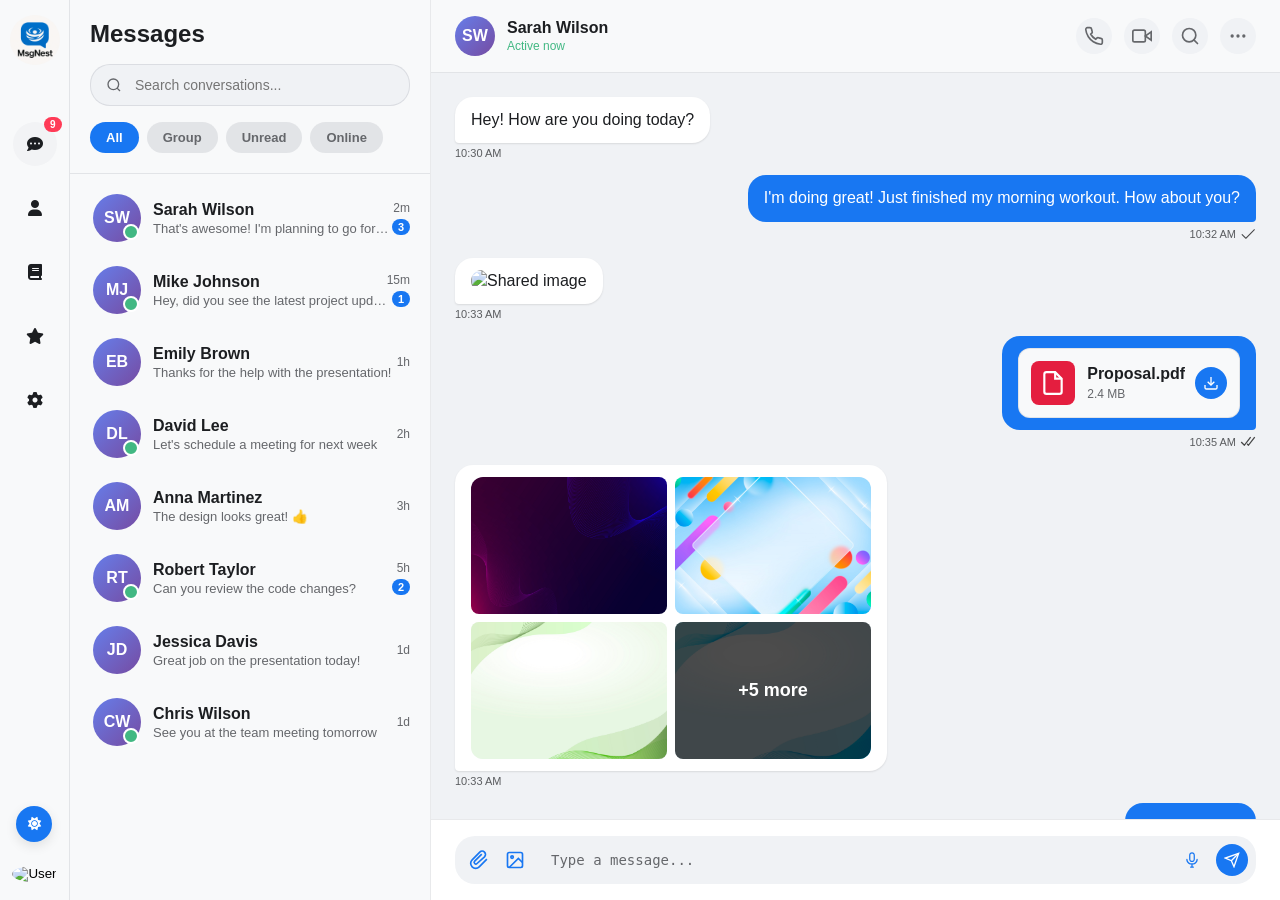
==== index.html @ 19e9944b "Chat system template" ====
<!DOCTYPE html>
<html lang="en">
<head>
    <meta charset="UTF-8">
    <meta name="viewport" content="width=device-width, initial-scale=1.0">
    <title>Premium Chat UI</title>
    <link rel="stylesheet" href="https://cdnjs.cloudflare.com/ajax/libs/font-awesome/6.4.0/css/all.min.css">
    <link rel="stylesheet" href="assets/css/image-lightbox.css">
    <link rel="stylesheet" href="assets/css/style.css">
</head>
<body data-theme="light">
    <div class="chat-app">
        <!-- Left Sidebar -->
        <div class="sidebar" id="sidebar">
            <div class="vertical-nav" id="verticalNav">
                <div class="nav-icon tab-swtich mb-3rem">
                    <a href="index.html">
                        <img src="assets/images/logo.png" alt="Logo" class="logo no-lightbox" />
                    </a>
                </div>
                <div class="nav-icon has-badge active tab-swtich" data-tab="chats">
                    <i class="fas fa-comment-dots"></i><span class="badge">9</span>
                </div>
                <div class="nav-icon tab-swtich" data-tab="profile"><i class="fas fa-user"></i></div>
                <div class="nav-icon tab-swtich" data-tab="contacts"><i class="fas fa-book"></i></div>
                <div class="nav-icon tab-swtich" data-tab="favorites"><i class="fas fa-star"></i></div>
                <div class="nav-icon tab-swtich" data-tab="settings"><i class="fas fa-cog"></i></div>
                <div class="mt-auto">
                    <div class="profile-toggle-theme">
                        <button class="theme-toggle" id="themeToggle" title="Toggle Dark/Light Mode">
                            <svg width="24" height="24" viewBox="0 0 24 24" fill="none" stroke="currentColor"
                                stroke-width="2">
                                <circle cx="12" cy="12" r="5"></circle>
                                <line x1="12" y1="1" x2="12" y2="3"></line>
                                <line x1="12" y1="21" x2="12" y2="23"></line>
                                <line x1="4.22" y1="4.22" x2="5.64" y2="5.64"></line>
                                <line x1="18.36" y1="18.36" x2="19.78" y2="19.78"></line>
                                <line x1="1" y1="12" x2="3" y2="12"></line>
                                <line x1="21" y1="12" x2="23" y2="12"></line>
                                <line x1="4.22" y1="19.78" x2="5.64" y2="18.36"></line>
                                <line x1="18.36" y1="5.64" x2="19.78" y2="4.22"></line>
                            </svg>
                        </button>
                        <div class="user-profile dropdown " id="userProfileBtn">
                            <button class="dropdown-btn" aria-haspopup="true" data-dir="right top" aria-expanded="false">
                                <img src="assets/images/banner.jpg" alt="User" class="no-lightbox" />
                            </button>
                            <ul class="dropdown-menu setting-menu" aria-label="Setting">
                                <li>
                                    <a href="#"><i class="fas fa-info-circle"></i>Info</a>
                                </li>
                                <li>
                                    <a href="#"><i class="fas fa-cog"></i>Setting</a>
                                </li>
                                <li>
                                    <a href="#"><i class="fas fa-question-circle"></i>Help</a>
                                </li>
                            </ul>
                        </div>
                    </div>
                </div>
            </div>
            <div class="tab-panel" id="tab-chats">
                <div class="sidebar-header">
                    <h1 class="sidebar-title">Messages</h1>
                    <div class="search-container">
                        <svg class="search-icon" width="16" height="16" viewBox="0 0 24 24" fill="none"
                            stroke="currentColor" stroke-width="2">
                            <circle cx="11" cy="11" r="8"></circle>
                            <path d="m21 21-4.35-4.35"></path>
                        </svg>
                        <input type="text" class="search-input" placeholder="Search conversations...">
                    </div>
                    <div class="filter-tabs">
                        <button class="filter-tab active">All</button>
                        <button class="filter-tab">Group</button>
                        <button class="filter-tab">Unread</button>
                        <button class="filter-tab">Online</button>
                    </div>
                </div>
                <div class="sidebar-container">
                    <div class="users-list">
                        <div class="user-item" data-user="Sarah Wilson">
                            <div class="user-avatar online">SW</div>
                            <div class="user-info">
                                <div class="user-name">Sarah Wilson</div>
                                <div class="user-message">That's awesome! I'm planning to go for a run later...</div>
                            </div>
                            <div class="user-meta">
                                <div class="message-time">2m</div>
                                <div class="unread-badge">3</div>
                            </div>
                        </div>
                        <div class="user-item" data-user="Mike Johnson">
                            <div class="user-avatar online">MJ</div>
                            <div class="user-info">
                                <div class="user-name">Mike Johnson</div>
                                <div class="user-message">Hey, did you see the latest project updates?</div>
                            </div>
                            <div class="user-meta">
                                <div class="message-time">15m</div>
                                <div class="unread-badge">1</div>
                            </div>
                        </div>
                        <div class="user-item" data-user="Emily Brown">
                            <div class="user-avatar">EB</div>
                            <div class="user-info">
                                <div class="user-name">Emily Brown</div>
                                <div class="user-message">Thanks for the help with the presentation!</div>
                            </div>
                            <div class="user-meta">
                                <div class="message-time">1h</div>
                            </div>
                        </div>
                        <div class="user-item">
                            <div class="user-avatar online">DL</div>
                            <div class="user-info">
                                <div class="user-name">David Lee</div>
                                <div class="user-message">Let's schedule a meeting for next week</div>
                            </div>
                            <div class="user-meta">
                                <div class="message-time">2h</div>
                            </div>
                        </div>
                        <div class="user-item">
                            <div class="user-avatar">AM</div>
                            <div class="user-info">
                                <div class="user-name">Anna Martinez</div>
                                <div class="user-message">The design looks great! 👍</div>
                            </div>
                            <div class="user-meta">
                                <div class="message-time">3h</div>
                            </div>
                        </div>
                        <div class="user-item">
                            <div class="user-avatar online">RT</div>
                            <div class="user-info">
                                <div class="user-name">Robert Taylor</div>
                                <div class="user-message">Can you review the code changes?</div>
                            </div>
                            <div class="user-meta">
                                <div class="message-time">5h</div>
                                <div class="unread-badge">2</div>
                            </div>
                        </div>
                        <div class="user-item">
                            <div class="user-avatar">JD</div>
                            <div class="user-info">
                                <div class="user-name">Jessica Davis</div>
                                <div class="user-message">Great job on the presentation today!</div>
                            </div>
                            <div class="user-meta">
                                <div class="message-time">1d</div>
                            </div>
                        </div>
                        <div class="user-item">
                            <div class="user-avatar online">CW</div>
                            <div class="user-info">
                                <div class="user-name">Chris Wilson</div>
                                <div class="user-message">See you at the team meeting tomorrow</div>
                            </div>
                            <div class="user-meta">
                                <div class="message-time">1d</div>
                            </div>
                        </div>
                    </div>
                </div>
            </div>

            <div class="tab-panel" id="tab-profile" hidden>
                <div class="sidebar-header banner">
                    <div class="title-bar">
                        <h1 class="settings-title">My Profile</h1>
                        <div class="dropdown">
                            <button class="dropdown-menu-btn dropdown-btn" data-dir="left bottom"
                                aria-label="More options">
                                <i class="fas fa-ellipsis-v"></i>
                            </button>
                            <ul class="dropdown-menu setting-menu">
                                <li>
                                    <a href="#"><i class="fas fa-info-circle"></i>Info</a>
                                </li>
                                <li>
                                    <a href="#"><i class="fas fa-cog"></i>Setting</a>
                                </li>
                                <li>
                                    <a href="#"><i class="fas fa-question-circle"></i>Help</a>
                                </li>
                            </ul>
                        </div>
                    </div>
                    <div class="my-profile-avatar">
                        <img src="assets/images/2147943827.jpg" alt="Avatar">
                    </div>
                </div>
                <div class="sidebar-container">
                    <div class="auther-details">
                        <p class="name">Dushane Daniel</p>
                        <p class="role">Front end Developer</p>
                        <p class="bio">
                            A professional profile is an introductory section on your resume that highlights your
                            relevant qualifications and skills.
                        </p>
                        <ul class="info-list">
                            <li class="info-item"><i class="fas fa-user"></i>Dushane Daniel</li>
                            <li class="info-item"><i class="fas fa-phone"></i>+(365) 1456 12584</li>
                            <li class="info-item"><i class="fas fa-envelope"></i>dushanedaniel@gmail.com</li>
                            <li class="info-item"><i class="fas fa-map-marker-alt"></i>California, USA</li>
                        </ul>
                    </div>
                </div>
            </div>

            <div class="tab-panel" id="tab-contacts" hidden>
                <div class="sidebar-header">
                    <h1 class="sidebar-title">Contacts</h1>
                    <div class="search-container">
                        <svg class="search-icon" width="16" height="16" viewBox="0 0 24 24" fill="none"
                            stroke="currentColor" stroke-width="2">
                            <circle cx="11" cy="11" r="8"></circle>
                            <path d="m21 21-4.35-4.35"></path>
                        </svg>
                        <input type="text" class="search-input" placeholder="Search contacts...">
                    </div>
                </div>
                <div class="sidebar-container">
                    <div class="contact-list">
                        <!-- A Section -->
                        <div class="letter-divider letter-a">A</div>
                        <div class="contact-item">
                            <img src="assets/images/banner.jpg" alt="Adinda Kirana"
                                class="avatar">
                            <div class="contact-name">Adinda Kirana</div>

                            <div class="dropdown">
                                <button class="dropdown-btn" data-dir="left bottom" aria-label="More options">
                                    <i class="fa-solid fa-ellipsis-vertical"></i>
                                </button>
                                <ul class="dropdown-menu setting-menu">
                                    <li>
                                        <a href="#"><i class="fas fa-edit"></i>Edit</a>
                                    </li>
                                    <li>
                                        <a href="#"><i class="fas fa-trash"></i>Delete</a>
                                    </li>
                                </ul>
                            </div>

                        </div>
                        <div class="contact-item">
                            <div class="avatar-initials avatar-green">AC</div>
                            <div class="contact-name">Alaya Cordova</div>
                            <div class="dropdown">
                                <button class="dropdown-btn" data-dir="left bottom" aria-label="More options">
                                    <i class="fa-solid fa-ellipsis-vertical"></i>
                                </button>
                                <ul class="dropdown-menu setting-menu">
                                    <li>
                                        <a href="#"><i class="fas fa-edit"></i>Edit</a>
                                    </li>
                                    <li>
                                        <a href="#"><i class="fas fa-trash"></i>Delete</a>
                                    </li>
                                </ul>
                            </div>

                        </div>

                        <!-- B Section -->
                        <div class="letter-divider letter-b">B</div>
                        <div class="contact-item">
                            <div class="avatar-initials avatar-green">BB</div>
                            <div class="contact-name">Brenda Bell</div>
                            <div class="dropdown">
                                <button class="dropdown-btn" data-dir="left bottom" aria-label="More options">
                                    <i class="fa-solid fa-ellipsis-vertical"></i>
                                </button>
                                <ul class="dropdown-menu setting-menu">
                                    <li>
                                        <a href="#"><i class="fas fa-edit"></i>Edit</a>
                                    </li>
                                    <li>
                                        <a href="#"><i class="fas fa-trash"></i>Delete</a>
                                    </li>
                                </ul>
                            </div>

                        </div>


                        <div class="letter-divider letter-d">D</div>
                        <div class="contact-item">
                            <div class="avatar-initials avatar-green">DG</div>
                            <div class="contact-name">David Green</div>
                            <div class="dropdown">
                                <button class="dropdown-btn" data-dir="left bottom" aria-label="More options">
                                    <i class="fa-solid fa-ellipsis-vertical"></i>
                                </button>
                                <ul class="dropdown-menu setting-menu">
                                    <li>
                                        <a href="#"><i class="fas fa-edit"></i>Edit</a>
                                    </li>
                                    <li>
                                        <a href="#"><i class="fas fa-trash"></i>Delete</a>
                                    </li>
                                </ul>
                            </div>
                        </div>
                        <div class="contact-item">
                            <div class="avatar-initials avatar-green">DD</div>
                            <div class="contact-name">Dushane Daniel</div>
                            <div class="dropdown">
                                <button class="dropdown-btn" data-dir="left bottom" aria-label="More options">
                                    <i class="fa-solid fa-ellipsis-vertical"></i>
                                </button>
                                <ul class="dropdown-menu setting-menu">
                                    <li>
                                        <a href="#"><i class="fas fa-edit"></i>Edit</a>
                                    </li>
                                    <li>
                                        <a href="#"><i class="fas fa-trash"></i>Delete</a>
                                    </li>
                                </ul>
                            </div>
                        </div>

                        <!-- E Section -->
                        <div class="letter-divider letter-e">E</div>
                        <div class="contact-item">
                            <div class="avatar-initials avatar-green">EM</div>
                            <div class="contact-name">Elia McDaniel</div>
                            <div class="dropdown">
                                <button class="dropdown-btn" data-dir="left bottom" aria-label="More options">
                                    <i class="fa-solid fa-ellipsis-vertical"></i>
                                </button>
                                <ul class="dropdown-menu setting-menu">
                                    <li>
                                        <a href="#"><i class="fas fa-edit"></i>Edit</a>
                                    </li>
                                    <li>
                                        <a href="#"><i class="fas fa-trash"></i>Delete</a>
                                    </li>
                                </ul>
                            </div>

                        </div>

                        <!-- H Section -->
                        <div class="letter-divider letter-h">H</div>
                        <div class="contact-item">
                            <div class="avatar-initials avatar-green">HW</div>
                            <div class="contact-name">Henry Watkins</div>
                            <div class="dropdown">
                                <button class="dropdown-btn" data-dir="left bottom" aria-label="More options">
                                    <i class="fa-solid fa-ellipsis-vertical"></i>
                                </button>
                                <ul class="dropdown-menu setting-menu">
                                    <li>
                                        <a href="#"><i class="fas fa-edit"></i>Edit</a>
                                    </li>
                                    <li>
                                        <a href="#"><i class="fas fa-trash"></i>Delete</a>
                                    </li>
                                </ul>
                            </div>

                        </div>
                    </div>
                </div>
            </div>
            <div class="tab-panel" id="tab-favorites" hidden>
                <div class="sidebar-header">
                    <h1 class="sidebar-title">Bookmark</h1>
                    <div class="search-container">
                        <svg class="search-icon" width="16" height="16" viewBox="0 0 24 24" fill="none"
                            stroke="currentColor" stroke-width="2">
                            <circle cx="11" cy="11" r="8"></circle>
                            <path d="m21 21-4.35-4.35"></path>
                        </svg>
                        <input type="text" class="search-input" placeholder="Search here...">
                    </div>
                </div>

                <div class="sidebar-container">
                    <div class="file-list">
                        <div class="file-item">
                            <div class="file-icon pdf">
                                <svg width="16" height="16" viewBox="0 0 24 24" fill="none" stroke="currentColor"
                                    stroke-width="2">
                                    <path d="M14 2H6a2 2 0 0 0-2 2v16a2 2 0 0 0 2 2h12a2 2 0 0 0 2-2V8z"></path>
                                    <polyline points="14,2 14,8 20,8"></polyline>
                                </svg>
                            </div>
                            <div class="file-info">
                                <div class="file-name">Proposal.pdf</div>
                                <div class="file-meta">2.4 MB • 2 days ago</div>
                            </div>


                            <div class="dropdown">
                                <button class="dropdown-btn" data-dir="left bottom" aria-label="More options">
                                    <i class="fa-solid fa-ellipsis-vertical"></i>
                                </button>
                                <ul class="dropdown-menu setting-menu">
                                    <li>
                                        <a href="#"><i class="fas fa-edit"></i>Edit</a>
                                    </li>
                                    <li>
                                        <a href="#"><i class="fas fa-trash"></i>Delete</a>
                                    </li>
                                </ul>
                            </div>

                        </div>
                        <div class="file-item">
                            <div class="file-icon document" style="background: var(--success-color);">
                                <svg width="16" height="16" viewBox="0 0 24 24" fill="none" stroke="currentColor"
                                    stroke-width="2">
                                    <path d="M14 2H6a2 2 0 0 0-2 2v16a2 2 0 0 0 2 2h12a2 2 0 0 0 2-2V8z"></path>
                                    <polyline points="14,2 14,8 20,8"></polyline>
                                </svg>
                            </div>
                            <div class="file-info">
                                <div class="file-name">Analysis.xlsx</div>
                                <div class="file-meta">1.8 MB • 1 week ago</div>
                            </div>
                            <div class="dropdown">
                                <button class="dropdown-btn" data-dir="left bottom" aria-label="More options">
                                    <i class="fa-solid fa-ellipsis-vertical"></i>
                                </button>
                                <ul class="dropdown-menu setting-menu">
                                    <li>
                                        <a href="#"><i class="fas fa-edit"></i>Edit</a>
                                    </li>
                                    <li>
                                        <a href="#"><i class="fas fa-trash"></i>Delete</a>
                                    </li>
                                </ul>
                            </div>
                        </div>
                        <div class="file-item">
                            <div class="file-icon document" style="background: var(--warning-color);">
                                <svg width="16" height="16" viewBox="0 0 24 24" fill="none" stroke="currentColor"
                                    stroke-width="2">
                                    <path d="M14 2H6a2 2 0 0 0-2 2v16a2 2 0 0 0 2 2h12a2 2 0 0 0 2-2V8z"></path>
                                    <polyline points="14,2 14,8 20,8"></polyline>
                                </svg>
                            </div>
                            <div class="file-info">
                                <div class="file-name">Presentation.pptx</div>
                                <div class="file-meta">5.2 MB • 2 weeks ago</div>
                            </div>

                            <div class="dropdown">
                                <button class="dropdown-btn" data-dir="left bottom" aria-label="More options">
                                    <i class="fa-solid fa-ellipsis-vertical"></i>
                                </button>
                                <ul class="dropdown-menu setting-menu">
                                    <li>
                                        <a href="#"><i class="fas fa-edit"></i>Edit</a>
                                    </li>
                                    <li>
                                        <a href="#"><i class="fas fa-trash"></i>Delete</a>
                                    </li>
                                </ul>
                            </div>
                        </div>
                    </div>
                </div>
            </div>
            <div class="tab-panel" id="tab-settings" hidden>
                <div class="sidebar-header banner" id="backgroundOverlay"
                    style="background-image: url('assets/images/banner.jpg');">
                <div class="header-content">
                    <h1 class="settings-title">Settings</h1>
                    <button class="edit-btn">
                    <svg width="20" height="20" viewBox="0 0 24 24" fill="none" stroke="currentColor" stroke-width="2">
                        <path d="M11 4H4a2 2 0 0 0-2 2v14a2 2 0 0 0 2 2h14a2 2 0 0 0 2-2v-7" />
                        <path d="m18.5 2.5 3 3L12 15l-4 1 1-4 9.5-9.5z" />
                    </svg>
                    </button>
                    <input type="file" id="backgroundInput" accept="image/*" style="display: none;">
                </div>
                </div>
                <div class="profile-section">
                    <div class="profile-photo-container">
                    <img src="assets/images/2147943827.jpg" alt="Profile" class="profile-photo no-lightbox" id="profileImage">
                    <button class="camera-btn">
                        <svg width="16" height="16" viewBox="0 0 24 24" fill="none" stroke="currentColor" stroke-width="2">
                        <path d="M23 19a2 2 0 0 1-2 2H3a2 2 0 0 1-2-2V8a2 2 0 0 1 2-2h4l2-3h6l2 3h4a2 2 0 0 1 2 2z" />
                        <circle cx="12" cy="13" r="4" />
                        </svg>
                    </button>
                    <input type="file" id="profileInput" accept="image/*" style="display: none;">
                    </div>
                </div>
                <div class="sidebar-container">
                    <!-- Settings Sections -->
                    <div class="settings-content">
                        <!-- Personal Info Section -->
                        <div class="accordion settings-section personal-info">
                            <div class="accordion__header section-header">
                                <div class="section-icon personal-info-icon">
                                    <svg width="20" height="20" viewBox="0 0 24 24" fill="none" stroke="currentColor"
                                        stroke-width="2">
                                        <path d="M20 21v-2a4 4 0 0 0-4-4H8a4 4 0 0 0-4 4v2" />
                                        <circle cx="12" cy="7" r="4" />
                                    </svg>
                                </div>
                                <span class="section-title">Personal Info</span>
                            </div>
                            <div class="accordion__panel section-content" id="personalInfoContent">
                                <div class="info-item">
                                    <label>Name</label>
                                    <input type="text" value="John Doe" class="info-input">
                                </div>
                                <div class="info-item">
                                    <label>Email</label>
                                    <input type="email" value="john.doe@example.com" class="info-input">
                                </div>
                                <div class="info-item">
                                    <label>Phone</label>
                                    <input type="tel" value="+1 234 567 8900" class="info-input">
                                </div>
                            </div>
                            <div class="accordion__header section-header">
                                <div class="section-icon privacy-icon">
                                    <svg width="20" height="20" viewBox="0 0 24 24" fill="none" stroke="currentColor"
                                        stroke-width="2">
                                        <rect x="3" y="11" width="18" height="11" rx="2" ry="2" />
                                        <circle cx="12" cy="16" r="1" />
                                        <path d="M7 11V7a5 5 0 0 1 10 0v4" />
                                    </svg>
                                </div>
                                <span class="section-title">Privacy</span>
                            </div>

                            <div class="accordion__panel section-content">
                                <h3 class="privacy-subtitle">Who can see my personal info</h3>
                                <div class="privacy-item">
                                    <span class="privacy-label">Profile photo</span>
                                    <div class="custom-select">
                                        <select name="profile_photo" class="select-value">
                                            <option value="Everyone">Everyone</option>
                                            <option value="Contacts">Contacts</option>
                                            <option value="Nobody">Nobody</option>
                                        </select>
                                    </div>
                                </div>

                                <div class="privacy-item">
                                    <span class="privacy-label">Status</span>
                                    <div class="custom-select">
                                        <select name="profile_photo" class="select-value">
                                            <option value="Everyone">Everyone</option>
                                            <option value="Contacts">Contacts</option>
                                            <option value="Nobody">Nobody</option>
                                        </select>
                                    </div>
                                </div>

                                <div class="privacy-item">
                                    <span class="privacy-label">Groups</span>
                                    <div class="custom-select">
                                        <select name="profile_photo" class="select-value">
                                            <option value="Everyone">Everyone</option>
                                            <option value="Contacts">Contacts</option>
                                            <option value="Nobody">Nobody</option>
                                        </select>
                                    </div>
                                </div>

                                <div class="privacy-item toggle-item">
                                    <span class="privacy-label">Last seen</span>
                                    <label class="toggle">
                                        <input type="checkbox" checked>
                                        <span class="toggle-slider"></span>
                                    </label>
                                </div>

                                <div class="privacy-item toggle-item">
                                    <span class="privacy-label">Read receipts</span>
                                    <label class="toggle">
                                        <input type="checkbox" checked>
                                        <span class="toggle-slider"></span>
                                    </label>
                                </div>
                            </div>

                            <div class="accordion__header section-header">
                                <div class="section-icon security-icon">
                                    <svg width="20" height="20" viewBox="0 0 24 24" fill="none" stroke="currentColor"
                                        stroke-width="2">
                                        <path d="M12 22s8-4 8-10V5l-8-3-8 3v7c0 6 8 10 8 10z" />
                                    </svg>
                                </div>
                                <span class="section-title">Security</span>
                            </div>
                            <div class="accordion__panel section-content">
                                <div class="security-item">
                                    <span class="security-label">Two-factor authentication</span>
                                    <label class="toggle">
                                        <input type="checkbox">
                                        <span class="toggle-slider"></span>
                                    </label>
                                </div>
                                <div class="security-item">
                                    <span class="security-label">Login alerts</span>
                                    <label class="toggle">
                                        <input type="checkbox" checked>
                                        <span class="toggle-slider"></span>
                                    </label>
                                </div>
                                <div class="security-item">
                                    <button class="security-button">Change Password</button>
                                </div>
                            </div>
                        </div>
                    </div>
                </div>
            </div>
        </div>

        <!-- Main Chat Area -->
        <div class="chat-main" id="chatMain">
            <div class="chat-header">
                <div class="back-chat-auth">
                    <button class="mobile-back-btn" id="mobileBackBtn">
                        <i class="fas fa-arrow-left"></i>
                    </button>
                    <div class="chat-user-info" id="chatUserInfo">
                        <div class="chat-avatar currentChatAvatar">SW</div>
                        <div class="chat-user-details">
                            <h3 class="currentChatName">Sarah Wilson</h3>
                            <div class="chat-user-status">Active now</div>
                        </div>
                    </div>
                </div>

                <div class="chat-actions">
                    <button class="action-btn" id="audioCallBtn">
                        <svg width="20" height="20" viewBox="0 0 24 24" fill="none" stroke="currentColor"
                            stroke-width="2">
                            <path
                                d="M22 16.92v3a2 2 0 0 1-2.18 2 19.79 19.79 0 0 1-8.63-3.07 19.5 19.5 0 0 1-6-6 19.79 19.79 0 0 1-3.07-8.67A2 2 0 0 1 4.11 2h3a2 2 0 0 1 2 1.72 12.84 12.84 0 0 0 .7 2.81 2 2 0 0 1-.45 2.11L8.09 9.91a16 16 0 0 0 6 6l1.27-1.27a2 2 0 0 1 2.11-.45 12.84 12.84 0 0 0 2.81.7A2 2 0 0 1 22 16.92z">
                            </path>
                        </svg>
                    </button>
                    <button class="action-btn" id="videoCallBtn">
                        <svg width="20" height="20" viewBox="0 0 24 24" fill="none" stroke="currentColor"
                            stroke-width="2">
                            <polygon points="23 7 16 12 23 17 23 7"></polygon>
                            <rect x="1" y="5" width="15" height="14" rx="2" ry="2"></rect>
                        </svg>
                    </button>
                    <button class="action-btn" id="SearchBtn">
                        <svg xmlns="http://www.w3.org/2000/svg" width="20" height="20" viewBox="0 0 24 24" fill="none"
                            stroke="currentColor" stroke-width="2" stroke-linecap="round" stroke-linejoin="round">
                            <circle cx="11" cy="11" r="8"></circle>
                            <line x1="21" y1="21" x2="16.65" y2="16.65"></line>
                        </svg>
                    </button>

                     <div class="dropdown">
                        <button class="dropdown-btn action-btn" data-dir="bottom left" aria-label="More options">
                            <svg width="20" height="20" viewBox="0 0 24 24" fill="none" stroke="currentColor"
                                stroke-width="2">
                                <circle cx="12" cy="12" r="1"></circle>
                                <circle cx="19" cy="12" r="1"></circle>
                                <circle cx="5" cy="12" r="1"></circle>
                            </svg>
                        </button>
                        <ul class="dropdown-menu setting-menu chat-setting-option">
                            <li>
                                <a href="#">Archive <i class="fa-solid fa-box-archive"></i></a>
                            </li>
                            <li>
                                <a href="#">Muted <i class="fa-solid fa-volume-xmark"></i></a>
                            </li>
                             <li>
                                <a href="#">Delete Chat <i class="fa-solid fa-trash-can"></i></a>
                            </li>
                            <li>
                                <a href="#">Close Chat <i class="fa-solid fa-folder-closed"></i></a>
                            </li>
                        </ul>
                    </div>
                </div>
            </div>

            <div class="chat-messages" id="chatMessages">
                <div class="message received" data-message-id="1">
                    <div class="message-wrapper">
                        <div class="message-content">
                            <div class="message-text">Hey! How are you doing today?</div>
                        </div>
                        <div class="message-timestamp">10:30 AM</div>
                        <div class="message-actions">
                            <button class="message-action-btn more-options" title="More options">
                                <i class="fas fa-ellipsis-v"></i>
                            </button>
                            <div class="message-dropdown">
                                <div class="dropdown-item edit">
                                    <i class="fas fa-pencil-alt"></i> Edit
                                </div>
                                <div class="dropdown-item delete">
                                    <i class="fas fa-trash"></i> Delete
                                </div>
                            </div>
                        </div>
                    </div>
                </div>

                <div class="message sent" data-message-id="2">
                    <div class="message-wrapper">
                        <div class="message-content">
                            <div class="message-text">I'm doing great! Just finished my morning workout. How about you?
                            </div>
                        </div>
                        <div class="message-timestamp">
                            10:32 AM
                            <div class="message-status">
                                <svg xmlns="http://www.w3.org/2000/svg" viewBox="0 0 30 30" class="single-tick"
                                    width="16px" height="16px">
                                    <path
                                        d="M 26.980469 5.9902344 A 1.0001 1.0001 0 0 0 26.292969 6.2929688 L 11 21.585938 L 4.7070312 15.292969 A 1.0001 1.0001 0 1 0 3.2929688 16.707031 L 10.292969 23.707031 A 1.0001 1.0001 0 0 0 11.707031 23.707031 L 27.707031 7.7070312 A 1.0001 1.0001 0 0 0 26.980469 5.9902344 z" />
                                </svg>
                            </div>
                        </div>
                        <div class="message-actions">
                            <button class="message-action-btn more-options" title="More options">
                                <i class="fas fa-ellipsis-v"></i>
                            </button>
                            <div class="message-dropdown">
                                <div class="dropdown-item edit">
                                    <i class="fas fa-pencil-alt"></i> Edit
                                </div>
                                <div class="dropdown-item delete">
                                    <i class="fas fa-trash"></i> Delete
                                </div>
                            </div>
                        </div>
                    </div>
                </div>

                <div class="message received" data-message-id="3">
                    <div class="message-wrapper">
                        <div class="message-content">
                            <div class="image-message">
                                <img src="assets/images/454.jpg"  alt="Shared image" loading="lazy">
                            </div>
                        </div>
                        <div class="message-timestamp">10:33 AM</div>
                        <div class="message-actions">
                            <button class="message-action-btn more-options" title="More options">
                                <i class="fas fa-ellipsis-v"></i>
                            </button>
                            <div class="message-dropdown">
                                <div class="dropdown-item edit">
                                    <i class="fas fa-pencil-alt"></i> Edit
                                </div>
                                <div class="dropdown-item delete">
                                    <i class="fas fa-trash"></i> Delete
                                </div>
                            </div>
                        </div>
                    </div>
                </div>
                <div class="message sent" data-message-id="4">
                    <div class="message-wrapper">
                        <div class="message-content">
                            <div class="file-message">
                                <div class="file-icon pdf">
                                    <svg width="24" height="24" viewBox="0 0 24 24" fill="none" stroke="currentColor"
                                        stroke-width="2">
                                        <path d="M14 2H6a2 2 0 0 0-2 2v16a2 2 0 0 0 2 2h12a2 2 0 0 0 2-2V8z"></path>
                                        <polyline points="14,2 14,8 20,8"></polyline>
                                    </svg>
                                </div>
                                <div class="file-info">
                                    <div class="file-name">Proposal.pdf</div>
                                    <div class="file-size">2.4 MB</div>
                                </div>
                                <button class="file-download">
                                    <svg width="16" height="16" viewBox="0 0 24 24" fill="none" stroke="currentColor"
                                        stroke-width="2">
                                        <path d="M21 15v4a2 2 0 0 1-2 2H5a2 2 0 0 1-2-2v-4"></path>
                                        <polyline points="7,10 12,15 17,10"></polyline>
                                        <line x1="12" y1="15" x2="12" y2="3"></line>
                                    </svg>
                                </button>
                            </div>
                        </div>
                        <div class="message-timestamp">
                            10:35 AM
                            <div class="message-status">
                                <svg xmlns="http://www.w3.org/2000/svg" width="16" height="15" class="double-tick"
                                    x="2063" y="2076">
                                    <path
                                        d="M15.01 3.316l-.478-.372a.365.365 0 0 0-.51.063L8.666 9.88a.32.32 0 0 1-.484.032l-.358-.325a.32.32 0 0 0-.484.032l-.378.48a.418.418 0 0 0 .036.54l1.32 1.267a.32.32 0 0 0 .484-.034l6.272-8.048a.366.366 0 0 0-.064-.512zm-4.1 0l-.478-.372a.365.365 0 0 0-.51.063L4.566 9.88a.32.32 0 0 1-.484.032L1.892 7.77a.366.366 0 0 0-.516.005l-.423.433a.364.364 0 0 0 .006.514l3.255 3.185a.32.32 0 0 0 .484-.033l6.272-8.048a.365.365 0 0 0-.063-.51z"
                                        fill="#000" />
                                </svg>
                            </div>
                        </div>

                        <div class="message-actions">
                            <button class="message-action-btn more-options" title="More options">
                                <i class="fas fa-ellipsis-v"></i>
                            </button>
                            <div class="message-dropdown">
                                <div class="dropdown-item edit">
                                    <i class="fas fa-pencil-alt"></i> Edit
                                </div>
                                <div class="dropdown-item delete">
                                    <i class="fas fa-trash"></i> Delete
                                </div>
                            </div>
                        </div>
                    </div>
                </div>

                <div class="message received group" data-message-id="3">
                    <div class="message-wrapper">
                        <div class="message-content">
                            <div class="files-gallery multiple">
                                <div class="gallery-item">
                                    <img src="assets/images/1.jpg"  alt="Design mockup 1">
                                </div>
                                <div class="gallery-item">
                                   <img src="assets/images/2.jpg"  alt="Design mockup 1">
                                </div>
                                <div class="gallery-item">
                                   <img src="assets/images/3.jpg"  alt="Design mockup 1">
                                </div>
                                <div class="gallery-item">
                                    <div class="gallery-overlay gallery-more">+5 more</div>
                                    <img src="assets/images/4.jpg"  alt="Design mockup 1">
                                </div>
                            </div>
                        </div>
                        <div class="message-timestamp">10:33 AM</div>
                        <div class="message-actions">
                            <button class="message-action-btn more-options" title="More options">
                                <i class="fas fa-ellipsis-v"></i>
                            </button>
                            <div class="message-dropdown">
                                <div class="dropdown-item edit">
                                    <i class="fas fa-pencil-alt"></i> Edit
                                </div>
                                <div class="dropdown-item delete">
                                    <i class="fas fa-trash"></i> Delete
                                </div>
                            </div>
                        </div>
                    </div>
                </div>
                <div class="message sent" data-message-id="4">
                    <div class="message-wrapper">
                        <div class="message-content">
                            How are you?
                        </div>
                        <div class="message-timestamp">
                            10:35 AM
                            <div class="message-status double-tick">
                                <svg xmlns="http://www.w3.org/2000/svg" width="16" height="15" id="msg-dblcheck-ack"
                                    x="2063" y="2076">
                                    <path
                                        d="M15.01 3.316l-.478-.372a.365.365 0 0 0-.51.063L8.666 9.88a.32.32 0 0 1-.484.032l-.358-.325a.32.32 0 0 0-.484.032l-.378.48a.418.418 0 0 0 .036.54l1.32 1.267a.32.32 0 0 0 .484-.034l6.272-8.048a.366.366 0 0 0-.064-.512zm-4.1 0l-.478-.372a.365.365 0 0 0-.51.063L4.566 9.88a.32.32 0 0 1-.484.032L1.892 7.77a.366.366 0 0 0-.516.005l-.423.433a.364.364 0 0 0 .006.514l3.255 3.185a.32.32 0 0 0 .484-.033l6.272-8.048a.365.365 0 0 0-.063-.51z"
                                        fill="#4fc3f7" />
                                </svg>

                            </div>
                        </div>

                        <div class="message-actions">
                            <button class="message-action-btn more-options" title="More options">
                                <i class="fas fa-ellipsis-v"></i>
                            </button>
                            <div class="message-dropdown">
                                <div class="dropdown-item edit">
                                    <i class="fas fa-pencil-alt"></i> Edit
                                </div>
                                <div class="dropdown-item delete">
                                    <i class="fas fa-trash"></i> Delete
                                </div>
                            </div>
                        </div>
                    </div>
                </div>

                <div class="message received">
                    <div class="typing-indicator">
                        <div class="typing-dots">
                            <div class="typing-dot"></div>
                            <div class="typing-dot"></div>
                            <div class="typing-dot"></div>
                        </div>
                    </div>
                </div>
            </div>

            <!-- File Preview Area -->
            <div class="file-preview" id="filePreview"></div>

            <div class="chat-input">
                <div class="input-container">
                    <div class="input-actions">
                        <input type="file" class="file-input" id="fileInput" multiple accept="*/*">
                        <button class="input-action-btn" id="attachFileBtn" title="Attach File">
                            <svg width="20" height="20" viewBox="0 0 24 24" fill="none" stroke="currentColor"
                                stroke-width="2">
                                <path
                                    d="M21.44 11.05l-9.19 9.19a6 6 0 0 1-8.49-8.49l9.19-9.19a4 4 0 0 1 5.66 5.66L9.64 16.2a2 2 0 0 1-2.83-2.83l8.49-8.49">
                                </path>
                            </svg>
                        </button>
                        <input type="file" class="file-input" id="imageInput" accept="image/*">
                        <button class="input-action-btn" id="sendImageBtn" title="Send Image">
                            <svg width="20" height="20" viewBox="0 0 24 24" fill="none" stroke="currentColor"
                                stroke-width="2">
                                <rect x="3" y="3" width="18" height="18" rx="2" ry="2"></rect>
                                <circle cx="8.5" cy="8.5" r="1.5"></circle>
                                <polyline points="21,15 16,10 5,21"></polyline>
                            </svg>
                        </button>
                    </div>
                    <textarea class="message-input" placeholder="Type a message..." rows="1"
                        id="messageInput"></textarea>
                    <button class="input-action-btn" id="sendAudioBtn">
                        <svg fill="currentColor" width="16" height="16" version="1.1" xmlns="http://www.w3.org/2000/svg"
                            viewBox="0 0 512 512" xmlns:xlink="http://www.w3.org/1999/xlink"
                            enable-background="new 0 0 512 512">
                            <g>
                                <g>
                                    <path
                                        d="m439.5,236c0-11.3-9.1-20.4-20.4-20.4s-20.4,9.1-20.4,20.4c0,70-64,126.9-142.7,126.9-78.7,0-142.7-56.9-142.7-126.9 0-11.3-9.1-20.4-20.4-20.4s-20.4,9.1-20.4,20.4c0,86.2 71.5,157.4 163.1,166.7v57.5h-23.6c-11.3,0-20.4,9.1-20.4,20.4 0,11.3 9.1,20.4 20.4,20.4h88c11.3,0 20.4-9.1 20.4-20.4 0-11.3-9.1-20.4-20.4-20.4h-23.6v-57.5c91.6-9.3 163.1-80.5 163.1-166.7z" />
                                    <path
                                        d="m256,323.5c51,0 92.3-41.3 92.3-92.3v-127.9c0-51-41.3-92.3-92.3-92.3s-92.3,41.3-92.3,92.3v127.9c0,51 41.3,92.3 92.3,92.3zm-52.3-220.2c0-28.8 23.5-52.3 52.3-52.3s52.3,23.5 52.3,52.3v127.9c0,28.8-23.5,52.3-52.3,52.3s-52.3-23.5-52.3-52.3v-127.9z" />
                                </g>
                            </g>
                        </svg>
                    </button>
                    <button class="send-button" id="sendButton">
                        <svg width="16" height="16" viewBox="0 0 24 24" fill="none" stroke="currentColor"
                            stroke-width="2">
                            <line x1="22" y1="2" x2="11" y2="13"></line>
                            <polygon points="22,2 15,22 11,13 2,9"></polygon>
                        </svg>
                    </button>
                </div>
            </div>
        </div>

        <!-- Mobile Bottom Navigation -->
        <div class="mobile-bottom-nav" id="mobileBottomNav">
            <div class="mobile-nav-icon active tab-swtich" data-tab="chats">
                <i class="fas fa-comment-dots"></i>
                <span>Chats</span>
            </div>
            <div class="mobile-nav-icon tab-swtich" data-tab="contacts">
                <i class="fas fa-book"></i>
                <span>Contacts</span>
            </div>
            <div class="mobile-nav-icon tab-swtich" data-tab="favorites">
                <i class="fas fa-star"></i>
                <span>Favorites</span>
            </div>
            <div class="mobile-nav-icon tab-swtich" data-tab="settings">
                <i class="fas fa-cog"></i>
                <span>Settings</span>
            </div>
        </div>

        <!-- Right Sidebar - User Details -->
        <div class="right-sidebar" id="rightSidebar">
            <div class="right-sidebar-header">
                <h2 class="right-sidebar-title">Contact Info</h2>
                <button class="close-right-sidebar" id="closeRightSidebar">
                    <svg width="16" height="16" viewBox="0 0 24 24" fill="none" stroke="currentColor" stroke-width="2">
                        <line x1="18" y1="6" x2="6" y2="18"></line>
                        <line x1="6" y1="6" x2="18" y2="18"></line>
                    </svg>
                </button>
            </div>
            <div class="right-sidebar-content">
                <div class="user-profile-section">
                    <div class="profile-avatar online currentChatAvatar">SW</div>
                    <div class="profile-name currentChatName">Sarah Wilson</div>
                    <div class="profile-status">Active now</div>
                    <div class="profile-actions">
                        <button class="profile-action-btn primary">Message</button>
                        <button class="profile-action-btn" id="profileAudioBtn">Call</button>
                        <button class="profile-action-btn" id="profileVideoBtn">Video</button>
                    </div>
                </div>
                <div class="members-section">
                    <div class="section-header">
                        <div class="section-title">Members (5)</div>
                        <a href="#" class="section-action">Add Member</a>
                    </div>
                    <div class="members-list">
                        <div class="member-item">
                            <div class="member-avatar online">SW</div>
                            <div class="member-info">
                                <div class="member-name">Sarah Wilson</div>
                                <div class="member-role admin">Admin</div>
                                <div class="member-status">Active now</div>
                            </div>
                        </div>
                        <div class="member-item">
                            <div class="member-avatar online">MJ</div>
                            <div class="member-info">
                                <div class="member-name">Mike Johnson</div>
                                <div class="member-role">Member</div>
                                <div class="member-status">Active now</div>
                            </div>
                        </div>
                        <div class="member-item">
                            <div class="member-avatar online">EB</div>
                            <div class="member-info">
                                <div class="member-name">Emily Brown</div>
                                <div class="member-role">Member</div>
                                <div class="member-status">Active now</div>
                            </div>
                        </div>
                        <div class="member-item">
                            <div class="member-avatar">DL</div>
                            <div class="member-info">
                                <div class="member-name">David Lee</div>
                                <div class="member-role">Member</div>
                                <div class="member-status">Last seen 2h ago</div>
                            </div>
                        </div>
                        <div class="member-item">
                            <div class="member-avatar">AM</div>
                            <div class="member-info">
                                <div class="member-name">Anna Martinez</div>
                                <div class="member-role">Member</div>
                                <div class="member-status">Last seen 1d ago</div>
                            </div>
                        </div>
                    </div>
                </div>
                <div class="section">
                    <div class="section-header">
                        <div class="section-title">Shared Media</div>
                        <a href="#" class="section-action">See All</a>
                    </div>
                    <div class="section-content">
                        <div class="media-grid">
                            <div class="media-item">
                                <img src="assets/images/1.jpg" alt="Shared image" loading="lazy">
                            </div>
                            <div class="media-item">
                               <img src="assets/images/2.jpg" alt="Shared image" loading="lazy">
                            </div>
                            <div class="media-item">
                               <img src="assets/images/3.jpg" alt="Shared image" loading="lazy">
                            </div>
                            <div class="media-item">
                                <img src="assets/images/4.jpg" alt="Shared image" loading="lazy">
                            </div>
                            <div class="media-item">
                                <img src="assets/images/2147943827.jpg" alt="Shared image" loading="lazy">
                            </div>
                            <div class="media-item">
                                <div class="media-placeholder">+12</div>
                            </div>
                        </div>
                    </div>
                </div>
                <div class="section">
                    <div class="section-header">
                        <div class="section-title">Shared Files</div>
                        <a href="#" class="section-action">See All</a>
                    </div>
                    <div class="section-content">
                        <div class="file-list">
                            <div class="file-item">
                                <div class="file-icon pdf">
                                    <svg width="16" height="16" viewBox="0 0 24 24" fill="none" stroke="currentColor"
                                        stroke-width="2">
                                        <path d="M14 2H6a2 2 0 0 0-2 2v16a2 2 0 0 0 2 2h12a2 2 0 0 0 2-2V8z"></path>
                                        <polyline points="14,2 14,8 20,8"></polyline>
                                    </svg>
                                </div>
                                <div class="file-info">
                                    <div class="file-name">Proposal.pdf</div>
                                    <div class="file-meta">2.4 MB • 2 days ago</div>
                                </div>
                                <button class="file-menu-btn" aria-label="Options" aria-expanded="false">
                                    <svg width="18" height="18" viewBox="0 0 24 24" fill="#6C7199">
                                        <circle cx="12" cy="5" r="2"></circle>
                                        <circle cx="12" cy="12" r="2"></circle>
                                        <circle cx="12" cy="19" r="2"></circle>
                                    </svg>
                                </button>
                                <div class="dropdown-menu" style="top: 100%; bottom: auto;">
                                    <ul>
                                        <li>Download</li>
                                        <li>Delete</li>
                                    </ul>
                                </div>
                            </div>
                            <div class="file-item">
                                <div class="file-icon document" style="background: var(--success-color);">
                                    <svg width="16" height="16" viewBox="0 0 24 24" fill="none" stroke="currentColor"
                                        stroke-width="2">
                                        <path d="M14 2H6a2 2 0 0 0-2 2v16a2 2 0 0 0 2 2h12a2 2 0 0 0 2-2V8z"></path>
                                        <polyline points="14,2 14,8 20,8"></polyline>
                                    </svg>
                                </div>
                                <div class="file-info">
                                    <div class="file-name">Analysis.xlsx</div>
                                    <div class="file-meta">1.8 MB • 1 week ago</div>
                                </div>
                                <button class="file-menu-btn" aria-label="Options" aria-expanded="false">
                                    <svg width="18" height="18" viewBox="0 0 24 24" fill="#6C7199">
                                        <circle cx="12" cy="5" r="2"></circle>
                                        <circle cx="12" cy="12" r="2"></circle>
                                        <circle cx="12" cy="19" r="2"></circle>
                                    </svg>
                                </button>
                                <div class="dropdown-menu" style="top: 100%; bottom: auto;">
                                    <ul>
                                        <li>Download</li>
                                        <li>Delete</li>
                                    </ul>
                                </div>
                            </div>
                            <div class="file-item">
                                <div class="file-icon document" style="background: var(--warning-color);">
                                    <svg width="16" height="16" viewBox="0 0 24 24" fill="none" stroke="currentColor"
                                        stroke-width="2">
                                        <path d="M14 2H6a2 2 0 0 0-2 2v16a2 2 0 0 0 2 2h12a2 2 0 0 0 2-2V8z"></path>
                                        <polyline points="14,2 14,8 20,8"></polyline>
                                    </svg>
                                </div>
                                <div class="file-info">
                                    <div class="file-name">Presentation.pptx</div>
                                    <div class="file-meta">5.2 MB • 2 weeks ago</div>
                                </div>
                                <button class="file-menu-btn" aria-label="Options" aria-expanded="false">
                                    <svg width="18" height="18" viewBox="0 0 24 24" fill="#6C7199">
                                        <circle cx="12" cy="5" r="2"></circle>
                                        <circle cx="12" cy="12" r="2"></circle>
                                        <circle cx="12" cy="19" r="2"></circle>
                                    </svg>
                                </button>
                                <div class="dropdown-menu" style="top: 100%; bottom: auto;">
                                    <ul>
                                        <li>Download</li>
                                        <li>Delete</li>
                                    </ul>
                                </div>
                            </div>
                        </div>
                    </div>
                </div>
                <div class="section">
                    <div class="settings-list">
                        <div class="settings-item">
                            <svg class="settings-icon" width="20" height="20" viewBox="0 0 24 24" fill="none"
                                stroke="currentColor" stroke-width="2">
                                <path d="M18.36 6.64a9 9 0 1 1-12.73 0"></path>
                                <line x1="12" y1="2" x2="12" y2="12"></line>
                            </svg>
                            <div class="settings-text">Mute Notifications</div>
                        </div>
                        <div class="settings-item">
                            <svg class="settings-icon" width="20" height="20" viewBox="0 0 24 24" fill="none"
                                stroke="currentColor" stroke-width="2">
                                <path d="M16 21v-2a4 4 0 0 0-4-4H6a4 4 0 0 0-4 4v2"></path>
                                <circle cx="9" cy="7" r="4"></circle>
                                <path d="M22 21v-2a4 4 0 0 0-3-3.87"></path>
                                <path d="M16 3.13a4 4 0 0 1 0 7.75"></path>
                            </svg>
                            <div class="settings-text">Group Settings</div>
                        </div>
                        <div class="settings-item">
                            <svg class="settings-icon" width="20" height="20" viewBox="0 0 24 24" fill="none"
                                stroke="currentColor" stroke-width="2">
                                <path d="M9 21H5a2 2 0 0 1-2-2V5a2 2 0 0 1 2-2h4"></path>
                                <polyline points="16,17 21,12 16,7"></polyline>
                                <line x1="21" y1="12" x2="9" y2="12"></line>
                            </svg>
                            <div class="settings-text danger">Leave Group</div>
                        </div>
                    </div>
                </div>
            </div>
        </div>

        <div class="right-sidebar" id="searchSidebar">
            <div class="right-sidebar-header">
                <h2 class="right-sidebar-title">Search</h2>
                <button class="close-right-sidebar" id="closeSearchSidebar">
                    <svg width="16" height="16" viewBox="0 0 24 24" fill="none" stroke="currentColor" stroke-width="2">
                        <line x1="18" y1="6" x2="6" y2="18"></line>
                        <line x1="6" y1="6" x2="18" y2="18"></line>
                    </svg>
                </button>
            </div>
            <div class="right-sidebar-content">
                <div class="search-result-container">
                    <div class="search-bar">
                        <svg xmlns="http://www.w3.org/2000/svg" viewBox="0 0 30 30" width="20px" height="20px">
                            <path
                                d="M 13 3 C 7.4889971 3 3 7.4889971 3 13 C 3 18.511003 7.4889971 23 13 23 C 15.396508 23 17.597385 22.148986 19.322266 20.736328 L 25.292969 26.707031 A 1.0001 1.0001 0 1 0 26.707031 25.292969 L 20.736328 19.322266 C 22.148986 17.597385 23 15.396508 23 13 C 23 7.4889971 18.511003 3 13 3 z M 13 5 C 17.430123 5 21 8.5698774 21 13 C 21 17.430123 17.430123 21 13 21 C 8.5698774 21 5 17.430123 5 13 C 5 8.5698774 8.5698774 5 13 5 z" />
                        </svg>
                        <input type="search" placeholder="Search" value="" />
                    </div>
                    <div class="result">
                        <div class="search-date">15/4/2025</div>
                        <div class="search-message">hi</div>
                    </div>
                    <div class="result">
                        <div class="search-date">6/4/2025</div>
                        <div class="search-message">How are you?</div>
                    </div>
                    <div class="result">
                        <div class="search-date">22/3/2025</div>
                        <div class="search-message">Hello</div>
                    </div>
                </div>
            </div>
        </div>
    </div>
    <div class="call-overlay" id="callOverlay">
        <div class="audio-call-interface" id="audioCallInterface">
            <div class="call-avatar">SW</div>
            <div class="call-user-name">Sarah Wilson</div>
            <div class="call-status" id="callStatus">Connecting...</div>
            <div class="call-duration" id="callDuration">00:00</div>
            <div class="call-controls">
                <button class="call-control-btn mute" id="muteBtn">
                    <i class="fas fa-microphone"></i>
                </button>
                <button class="call-control-btn speaker" id="speakerBtn">
                    <i class="fas fa-volume-up"></i>
                </button>
                <button class="call-control-btn hangup" id="hangupBtn">
                    <i class="fas fa-phone"></i>
                </button>
            </div>
        </div>
        <div class="video-call-interface" id="videoCallInterface">
             <div class="video-wrapper">
                <div class="video-call-container">
                    <!-- Header -->
                    <div class="call-header">
                        <div class="call-info">
                            <h2>Team Strategy Meeting</h2>
                            <p>10 participants • 01:24:35</p>
                        </div>
            
                        <div>
                            <div class="call-actions">
                                <button><i class="fas fa-user-plus"></i> Invite</button>
                                <button class="theme-toggle" id="themeToggleVideo" title="Toggle Dark/Light Mode">
                                   <svg width="24" height="24" viewBox="0 0 24 24" fill="none" stroke="currentColor"
                                       stroke-width="2">
                                       <circle cx="12" cy="12" r="5"></circle>
                                       <line x1="12" y1="1" x2="12" y2="3"></line>
                                       <line x1="12" y1="21" x2="12" y2="23"></line>
                                       <line x1="4.22" y1="4.22" x2="5.64" y2="5.64"></line>
                                       <line x1="18.36" y1="18.36" x2="19.78" y2="19.78"></line>
                                       <line x1="1" y1="12" x2="3" y2="12"></line>
                                       <line x1="21" y1="12" x2="23" y2="12"></line>
                                       <line x1="4.22" y1="19.78" x2="5.64" y2="18.36"></line>
                                       <line x1="18.36" y1="5.64" x2="19.78" y2="4.22"></line>
                                   </svg>
                                 </button>
                            </div>
                        </div>
                    </div>
            
                    <!-- Main Content -->
                    <div class="call-content">
                        <div class="main-video">
                            <video autoplay muted playsinline></video>
                            <div class="participant-info">
                                <div class="participant-status"></div>
                                <span>Sarah Johnson (You)</span>
                            </div>
                        </div>
            
                        <div class="participants-container">
                            <div class="participants-header">
                                <h3>Participants</h3>
                                <div class="participants-count">10 online</div>
                            </div>
            
                            <div class="participants-grid">
                                <!-- Participant Tiles -->
                                <div class="participant active-speaker">
                                    <video autoplay playsinline></video>
                                    <div class="name">Michael Chen</div>
                                    <div class="mic-status"><i class="fas fa-microphone"></i></div>
                                </div>
            
                                <div class="participant">
                                    <video autoplay playsinline></video>
                                    <div class="name">Emma Rodriguez</div>
                                    <div class="mic-status"><i class="fas fa-microphone-slash"></i></div>
                                </div>
            
                                <div class="participant">
                                    <video autoplay playsinline></video>
                                    <div class="name">David Kim</div>
                                    <div class="mic-status"><i class="fas fa-microphone"></i></div>
                                </div>
            
                                <div class="participant">
                                    <video autoplay playsinline></video>
                                    <div class="name">Priya Sharma</div>
                                    <div class="mic-status"><i class="fas fa-microphone"></i></div>
                                </div>
            
                                <div class="participant">
                                    <video autoplay playsinline></video>
                                    <div class="name">James Wilson</div>
                                    <div class="mic-status"><i class="fas fa-microphone-slash"></i></div>
                                </div>
            
                                <div class="participant">
                                    <video autoplay playsinline></video>
                                    <div class="name">Sophie Martin</div>
                                    <div class="mic-status"><i class="fas fa-microphone"></i></div>
                                </div>
            
                                <div class="participant">
                                    <video autoplay playsinline></video>
                                    <div class="name">Alex Turner</div>
                                    <div class="mic-status"><i class="fas fa-microphone"></i></div>
                                </div>
            
                                <div class="participant">
                                    <video autoplay playsinline></video>
                                    <div class="name">Lisa Anderson</div>
                                    <div class="mic-status"><i class="fas fa-microphone-slash"></i></div>
                                </div>
            
                                <div class="participant">
                                    <video autoplay playsinline></video>
                                    <div class="name">Thomas Wright</div>
                                    <div class="mic-status"><i class="fas fa-microphone"></i></div>
                                </div>
                            </div>
                        </div>
                    </div>
            
                    <!-- Controls -->
                    <div class="call-controls">
                        <button class="control-btn mic-btn active" data-tooltip="Mute"><i class="fas fa-microphone"></i></button>
                        <button class="control-btn video-btn" data-tooltip="Stop Video"><i class="fas fa-video"></i></button>
                        <button class="control-btn screen-share-btn" data-tooltip="Share Screen"><i class="fas fa-desktop"></i></button>
                        <button class="control-btn end-call-btn" id="videoHangupBtn" data-tooltip="End Call"><i class="fas fa-phone"></i></button>
                    </div>
                </div>
            </div>
        </div>
    </div>

    <!-- Mobile Overlays -->
    <div class="overlay" id="overlay"></div>
    <div class="right-overlay" id="rightOverlay"></div>

    <div class="gallery-modal" id="galleryModal">
        <div class="gallery-close" id="galleryClose">
            <i class="fas fa-times"></i>
        </div>
        <div class="gallery-nav prev" id="galleryPrev">
            <i class="fas fa-chevron-left"></i>
        </div>
        <div class="gallery-content" id="galleryContent">
            <!-- Content will be inserted here dynamically -->
        </div>
        <div class="gallery-nav next" id="galleryNext">
            <i class="fas fa-chevron-right"></i>
        </div>
        <div class="gallery-index" id="galleryIndex"></div>
        <div class="gallery-download" id="galleryDownload" title="Download">
            <i class="fas fa-download"></i>
        </div>
    </div>
    <script src="assets/js/smart-dropdown.js"></script>
    <script src="assets/js/accordion.js"></script>
    <script src="assets/js/image-lightbox.js"></script>
    <script src="assets/js/script.js"></script>
</body>
</html>
---- assets/css/style.css ----
/* 
Name                 : MsgNest – Free Modern Chat UI Template built with HTML, CSS & Bootstrap
Author               : TemplateRise
Url                  : https://www.templaterise.com/template/msgnest-free-modern-chat-ui-template-built-with-html-css-bootstrap
*/


:root {
  --primary: #1877f2;
  --bg-primary: #ffffff;
  --bg-secondary: #f8f9fa;
  --bg-tertiary: #f0f2f5;
  --text-primary: #1c1e21;
  --text-secondary: #65676b;
  --border-color: #e4e6ea;
  --accent-color: #1877f2;
  --accent-hover: #166fe5;
  --success-color: #42b883;
  --danger-color: #e41e3f;
  --warning-color: #f39c12;
  --shadow: rgba(0, 0, 0, 0.1);
  --message-sent: #1877f2;
  --message-received: #ffffff;
  --hover-bg: #f2f3f5;
  --tertiary-bg: #f0f2f5;
  --bg-gradient: linear-gradient(135deg, #e0e7ff, #ffffff);
  --surface-1: rgba(255, 255, 255, 0.92); /* panels / container */
  --surface-2: rgba(255, 255, 255, 0.85); /* header / controls */
  --card-bg: rgba(226, 232, 240, 0.65); /* participant tiles */
  --border-color: rgba(30, 41, 59, 0.1);
  --text-color: #1e293b;
  --subtext-color: #64748b;
  --scroll-track: rgba(0, 0, 0, 0.05);
  --scroll-thumb: rgba(0, 0, 0, 0.2);
}

[data-theme="dark"] {
  --bg-primary: #1a1a1a;
  --bg-secondary: #242526;
  --bg-tertiary: #3a3b3c;
  --text-primary: #e4e6ea;
  --text-secondary: #b0b3b8;
  --border-color: #3e4042;
  --accent-color: #2d88ff;
  --accent-hover: #1c7ed6;
  --success-color: #42b883;
  --danger-color: #f03e3e;
  --warning-color: #fd7e14;
  --shadow: rgba(0, 0, 0, 0.3);
  --message-sent: #2d88ff;
  --message-received: #3a3b3c;
  --hover-bg: #3a3b3c;
  --primary: #2d88ff;
  --border: #3e4042;
  --tertiary-bg: #2a3942;
  --bg-gradient: linear-gradient(135deg, #1a2a6c, #2c3e50);
  --surface-1: rgba(15, 23, 42, 0.95);
  --surface-2: rgba(15, 23, 42, 0.9);
  --card-bg: rgba(30, 41, 59, 0.7);
  --border-color: rgba(255, 255, 255, 0.1);
  --text-color: #ffffff;
  --subtext-color: #94a3b8;
  --scroll-track: rgba(255, 255, 255, 0.05);
  --scroll-thumb: rgba(255, 255, 255, 0.2);
}

* {
  margin: 0;
  padding: 0;
  box-sizing: border-box;
}

body {
  font-family: -apple-system, BlinkMacSystemFont, "Segoe UI", Roboto, Oxygen,
    Ubuntu, Cantarell, sans-serif;
  background: var(--bg-tertiary);
  height: 100vh;
  overflow: hidden;
  color: var(--text-primary);
  transition: background-color 0.3s ease, color 0.3s ease;
}

.chat-app {
  display: flex;
  height: 100vh;
  max-width: 100%;
  margin: 0 auto;
  background: var(--bg-primary);
  box-shadow: 0 0 20px var(--shadow);
  position: relative;
  overflow: hidden;
}

.message-actions {
  position: absolute;
  top: 0px;
  right: 10px;
  background: var(--bg-primary);
  border-radius: 18px;
  padding: 0;
  box-shadow: 0 2px 8px var(--shadow);
  opacity: 0;
  transition: opacity 0.2s ease;
  z-index: 10;
  display: flex;
  justify-content: center;
  align-items: center;
  width: 32px;
  height: 32px;
}

.message.received .message-actions {
  right: -40px;
  left: auto;
}

.message.sent .message-actions {
  right: auto;
  left: -40px;
}

.message {
  display: flex;
  margin-bottom: 16px;
  animation: fadeIn 0.3s ease-in;
  position: relative;
  group: message;
}

.message:hover .message-actions {
  opacity: 1;
}

@keyframes fadeIn {
  from {
    opacity: 0;
    transform: translateY(10px);
  }

  to {
    opacity: 1;
    transform: translateY(0);
  }
}

.message-action-btn {
  width: 32px;
  height: 32px;
  border: none;
  border-radius: 50%;
  background: transparent;
  color: var(--text-secondary);
  cursor: pointer;
  display: flex;
  align-items: center;
  justify-content: center;
  transition: all 0.2s ease;
  font-size: 16px;
  padding: 0;
}

.message-action-btn:hover {
  background: var(--hover-bg);
  color: var(--text-primary);
}

.message-dropdown {
  position: absolute;
  top: 100%;
  right: 0;
  background: var(--bg-primary);
  border-radius: 8px;
  box-shadow: 0 2px 10px rgba(0, 0, 0, 0.15);
  z-index: 100;
  min-width: 160px;
  overflow: hidden;
  display: none;
  transform-origin: top right;
  border: 1px solid var(--border-color);
}

.message.received .message-dropdown {
  right: auto;
  left: 0;
  transform-origin: top left;
}

.message-dropdown.show {
  display: block;
}

.dropdown-item {
  padding: 10px 16px;
  display: flex;
  align-items: center;
  font-size: 14px;
  color: var(--text-primary);
  cursor: pointer;
  transition: background-color 0.2s;
  white-space: nowrap;
}

.dropdown-item i {
  margin-right: 10px;
  width: 20px;
  text-align: center;
}

.dropdown-item:hover {
  background-color: var(--hover-bg);
}

.dropdown-item.delete {
  color: var(--danger-color);
}

.dropdown-item.delete:hover {
  background-color: rgba(228, 30, 63, 0.1);
}

.theme-toggle {
  width: 36px;
  height: 36px;
  border-radius: 50%;
  border: none;
  background: var(--accent-color);
  color: white;
  cursor: pointer;
  display: flex;
  align-items: center;
  justify-content: center;
  transition: all 0.3s ease;
  box-shadow: 0 4px 12px var(--shadow);
}

.theme-toggle:hover {
  background: var(--accent-hover);
}

.sidebar {
  background: var(--bg-primary);
  border-right: 1px solid var(--border-color);
  flex-shrink: 0;
  display: flex;
  flex-direction: row;
  transition: transform 0.3s ease;
}

.sidebar-header {
  padding: 20px;
  border-bottom: 1px solid var(--border-color);
  background: var(--bg-secondary);
  flex-shrink: 0;
}

.tab-content {
  width: 320px;
  display: flex;
  flex-direction: column;
}

.sidebar-title {
  font-size: 24px;
  font-weight: 700;
  color: var(--text-primary);
  margin-bottom: 16px;
}

.search-container {
  position: relative;
  margin-bottom: 16px;
}

.search-input {
  width: 100%;
  padding: 12px 16px 12px 44px;
  border: 1px solid var(--border-color);
  border-radius: 20px;
  font-size: 14px;
  background: var(--bg-tertiary);
  color: var(--text-primary);
  transition: all 0.2s ease;
}

.search-input:focus {
  outline: none;
  border-color: var(--accent-color);
  background: var(--bg-primary);
  box-shadow: 0 0 0 2px rgba(24, 119, 242, 0.2);
}

.search-icon {
  position: absolute;
  left: 16px;
  top: 50%;
  transform: translateY(-50%);
  color: var(--text-secondary);
}

.filter-tabs {
  display: flex;
  gap: 8px;
}

.filter-tab {
  padding: 8px 16px;
  border: none;
  border-radius: 20px;
  font-size: 13px;
  font-weight: 600;
  cursor: pointer;
  transition: all 0.2s ease;
  background: var(--border-color);
  color: var(--text-secondary);
}

.filter-tab.active {
  background: var(--accent-color);
  color: white;
}

.filter-tab:hover:not(.active) {
  background: var(--hover-bg);
}

.users-list {
  flex: 1;
  overflow-y: auto;
  padding: 8px 0;
}

.users-list::-webkit-scrollbar {
  width: 6px;
}

.users-list::-webkit-scrollbar-track {
  background: transparent;
}

.users-list::-webkit-scrollbar-thumb {
  background: var(--text-secondary);
  border-radius: 3px;
}

.user-item {
  display: flex;
  align-items: center;
  padding: 12px 20px;
  cursor: pointer;
  transition: background 0.2s ease;
  border-left: 3px solid transparent;
}

.user-item:hover {
  background: var(--hover-bg);
}

.user-item.active {
  background: var(--bg-tertiary);
  border-left-color: var(--accent-color);
}

.user-avatar {
  width: 48px;
  height: 48px;
  border-radius: 50%;
  margin-right: 12px;
  position: relative;
  flex-shrink: 0;
  background: linear-gradient(135deg, #667eea 0%, #764ba2 100%);
  display: flex;
  align-items: center;
  justify-content: center;
  color: white;
  font-weight: 600;
  font-size: 16px;
}

.user-avatar.online::after {
  content: "";
  position: absolute;
  bottom: 2px;
  right: 2px;
  width: 12px;
  height: 12px;
  background: var(--success-color);
  border: 2px solid var(--bg-primary);
  border-radius: 50%;
}

.user-info {
  flex: 1;
  min-width: 0;
}

.user-name {
  font-weight: 600;
  color: var(--text-primary);
  margin-bottom: 2px;
  white-space: nowrap;
  overflow: hidden;
  text-overflow: ellipsis;
}

.user-message {
  font-size: 13px;
  color: var(--text-secondary);
  white-space: nowrap;
  overflow: hidden;
  text-overflow: ellipsis;
}

.user-meta {
  display: flex;
  flex-direction: column;
  align-items: flex-end;
  gap: 4px;
}

.message-time {
  font-size: 12px;
  color: var(--text-secondary);
}

.unread-badge {
  background: var(--accent-color);
  color: white;
  border-radius: 10px;
  padding: 2px 6px;
  font-size: 11px;
  font-weight: 600;
  min-width: 18px;
  text-align: center;
}

.chat-main {
  flex: 1;
  min-width: 0;
  display: flex;
  flex-direction: column;
  background: var(--bg-primary);
  overflow: hidden;
  transition: margin-right 0.3s ease;
}

.chat-main.shifted {
  margin-right: 320px;
}

.chat-header {
  padding: 16px 24px;
  border-bottom: 1px solid var(--border-color);
  display: flex;
  align-items: center;
  justify-content: space-between;
  background: var(--bg-secondary);
  transition: all 0.3s ease;
}

.chat-user-info {
  display: flex;
  align-items: center;
  cursor: pointer;
  transition: opacity 0.2s ease;
}

.chat-user-info:hover {
  opacity: 0.8;
}

.chat-avatar {
  width: 40px;
  height: 40px;
  border-radius: 50%;
  margin-right: 12px;
  background: linear-gradient(135deg, #667eea 0%, #764ba2 100%);
  display: flex;
  align-items: center;
  justify-content: center;
  color: white;
  font-weight: 600;
}

.chat-user-details h3 {
  font-size: 16px;
  font-weight: 600;
  color: var(--text-primary);
  margin-bottom: 2px;
}

.chat-user-status {
  font-size: 12px;
  color: var(--success-color);
}

.chat-actions {
  display: flex;
  gap: 12px;
}

.action-btn {
  width: 36px;
  height: 36px;
  border: none;
  border-radius: 50%;
  background: var(--bg-tertiary) !important;
  color: var(--text-secondary);
  cursor: pointer;
  display: flex;
  align-items: center;
  justify-content: center;
  transition: all 0.2s ease;
}

.action-btn:hover {
  background: var(--hover-bg);
}

.mobile-menu-btn {
  display: none;
  width: 36px;
  height: 36px;
  border: none;
  border-radius: 6px;
  background: var(--bg-tertiary);
  color: var(--text-secondary);
  cursor: pointer;
  align-items: center;
  justify-content: center;
  margin-right: 12px;
}

.chat-messages {
  flex: 1;
  padding: 24px;
  overflow-y: auto;
  background: var(--bg-tertiary);
  transition: all 0.3s ease;
}

.chat-messages::-webkit-scrollbar {
  width: 6px;
}

.chat-messages::-webkit-scrollbar-track {
  background: transparent;
}

.chat-messages::-webkit-scrollbar-thumb {
  background: var(--text-secondary);
  border-radius: 3px;
}

.message.sent {
  justify-content: flex-end;
}

.message.received {
  justify-content: flex-start;
}

.message-wrapper {
  position: relative;
  max-width: 70%;
}

.message-content {
  padding: 12px 16px;
  border-radius: 18px;
  position: relative;
  word-wrap: break-word;
  line-height: 1.4;
  transition: all 0.2s ease;
}

.message.sent .message-content {
  background: var(--message-sent);
  color: white;
  border-bottom-right-radius: 4px;
}

.message.received .message-content {
  background: var(--message-received);
  color: var(--text-primary);
  border-bottom-left-radius: 4px;
  box-shadow: 0 1px 2px var(--shadow);
}

.message-timestamp {
  font-size: 11px;
  opacity: 0.7;
  margin-top: 4px;
  text-align: right;
  display: flex;
  align-items: center;
  justify-content: flex-end;
  gap: 4px;
}

.message.received .message-timestamp {
  justify-content: flex-start;
}

.message-status {
  display: flex;
  align-items: center;
  gap: 2px;
}

.message-status.blue-tick i {
  color: var(--success-color);
}

.file-message {
  display: flex;
  align-items: center;
  padding: 12px;
  border-radius: 12px;
  background: var(--bg-secondary);
  border: 1px solid var(--border-color);
  cursor: pointer;
  transition: all 0.2s ease;
  max-width: 300px;
}

.file-message:hover {
  background: var(--hover-bg);
}

.file-icon {
  width: 48px;
  height: 48px;
  border-radius: 8px;
  display: flex;
  align-items: center;
  justify-content: center;
  margin-right: 12px;
  font-size: 20px;
  color: white;
}

.file-icon.pdf {
  background: var(--danger-color);
}

.file-icon.image {
  background: var(--success-color);
}

.file-icon.video {
  background: var(--warning-color);
}

.file-icon.audio {
  background: var(--accent-color);
}

.file-icon.document {
  background: var(--text-secondary);
}

.file-info {
  flex: 1;
  min-width: 0;
}

.file-name {
  font-weight: 500;
  color: var(--text-primary);
  margin-bottom: 2px;
  white-space: nowrap;
  overflow: hidden;
  text-overflow: ellipsis;
}

.file-size {
  font-size: 12px;
  color: var(--text-secondary);
}

.file-download {
  margin-left: 10px;
  width: 32px;
  height: 32px;
  border: none;
  border-radius: 50%;
  background: var(--accent-color);
  color: white;
  cursor: pointer;
  display: flex;
  align-items: center;
  justify-content: center;
  transition: all 0.2s ease;
}

.file-download:hover {
  background: var(--accent-hover);
  transform: scale(1.1);
}

.image-message {
  max-width: 300px;
  border-radius: 12px;
  overflow: hidden;
  cursor: pointer;
  transition: transform 0.2s ease;
}

.image-message:hover {
  transform: scale(1.02);
}

.image-message img {
  width: 100%;
  height: auto;
  display: block;
}

.video-message {
  max-width: 300px;
  border-radius: 12px;
  overflow: hidden;
  position: relative;
  cursor: pointer;
}

.video-message video {
  width: 100%;
  height: auto;
  display: block;
}

.video-play-overlay {
  position: absolute;
  top: 50%;
  left: 50%;
  transform: translate(-50%, -50%);
  width: 60px;
  height: 60px;
  background: rgba(0, 0, 0, 0.7);
  border-radius: 50%;
  display: flex;
  align-items: center;
  justify-content: center;
  color: white;
  font-size: 24px;
  transition: all 0.2s ease;
}

.video-message:hover .video-play-overlay {
  background: rgba(0, 0, 0, 0.8);
  transform: translate(-50%, -50%) scale(1.1);
}

.message-edit {
  display: none;
  padding: 8px 12px;
  border: 1px solid var(--border-color);
  border-radius: 12px;
  background: var(--bg-primary);
  color: var(--text-primary);
  font-size: 14px;
  resize: none;
  width: 100%;
  min-height: 40px;
}

.message-edit:focus {
  outline: none;
  border-color: var(--accent-color);
}

.edit-actions {
  display: none;
  margin-top: 8px;
  gap: 8px;
}

.edit-btn {
  padding: 4px 12px;
  border: none;
  border-radius: 6px;
  font-size: 12px;
  cursor: pointer;
  transition: all 0.2s ease;
}

.edit-save {
  background: var(--accent-color);
  color: white;
}

.edit-cancel {
  background: var(--bg-secondary);
  color: var(--text-secondary);
}

.edit-btn:hover {
  opacity: 0.8;
}

.files-gallery {
  display: grid;
  gap: 8px;
  max-width: 400px;
  border-radius: 12px;
  overflow: hidden;
}

.files-gallery.single {
  grid-template-columns: 1fr;
}

.files-gallery.double {
  grid-template-columns: 1fr 1fr;
}

.files-gallery.triple {
  grid-template-columns: 2fr 1fr;
  grid-template-rows: 1fr 1fr;
}

.files-gallery.multiple {
  grid-template-columns: 1fr 1fr;
  grid-template-rows: 1fr 1fr;
}

.gallery-item {
  position: relative;
  cursor: pointer;
  overflow: hidden;
  border-radius: 8px;
  min-height: 120px;
  background: var(--bg-secondary);
}

.files-gallery.triple .gallery-item:first-child {
  grid-row: 1 / 3;
}

.gallery-item img,
.gallery-item video {
  width: 100%;
  height: 100%;
  object-fit: cover;
  transition: transform 0.2s ease;
}

.gallery-item:hover img,
.gallery-item:hover video {
  transform: scale(1.05);
}

.gallery-overlay {
  position: absolute;
  top: 0;
  left: 0;
  right: 0;
  bottom: 0;
  background: rgba(0, 0, 0, 0.5);
  display: flex;
  align-items: center;
  justify-content: center;
  color: white;
  font-weight: 600;
  opacity: 0;
  transition: opacity 0.2s ease;
}

.gallery-item:hover .gallery-overlay {
  opacity: 1;
}

.gallery-more {
  background: rgba(0, 0, 0, 0.7);
  opacity: 1;
  font-size: 18px;
}

.typing-indicator {
  display: flex;
  align-items: center;
  padding: 12px 16px;
  background: var(--message-received);
  border-radius: 18px;
  border-bottom-left-radius: 4px;
  box-shadow: 0 1px 2px var(--shadow);
  max-width: 70%;
}

.typing-dots {
  display: flex;
  gap: 4px;
}

.typing-dot {
  width: 8px;
  height: 8px;
  border-radius: 50%;
  background: var(--text-secondary);
  animation: typing 1.4s infinite ease-in-out;
}

.typing-dot:nth-child(1) {
  animation-delay: -0.32s;
}

.typing-dot:nth-child(2) {
  animation-delay: -0.16s;
}

@keyframes typing {
  0%,
  80%,
  100% {
    transform: scale(0.8);
    opacity: 0.5;
  }

  40% {
    transform: scale(1);
    opacity: 1;
  }
}

.chat-input {
  padding: 16px 24px;
  background: var(--bg-primary);
  border-top: 1px solid var(--border-color);
}

.input-container {
  display: flex;
  align-items: flex-end;
  background: var(--bg-tertiary);
  border-radius: 20px;
  padding: 8px;
  gap: 8px;
}

.input-actions {
  display: flex;
  gap: 4px;
}

.input-action-btn {
  width: 32px;
  height: 32px;
  border: none;
  border-radius: 50%;
  background: transparent;
  color: var(--accent-color);
  cursor: pointer;
  display: flex;
  align-items: center;
  justify-content: center;
  transition: background 0.2s ease;
}

.input-action-btn:hover {
  background: rgba(24, 119, 242, 0.1);
}

.message-input {
  flex: 1;
  border: none;
  outline: none;
  padding: 8px 12px;
  font-size: 14px;
  background: transparent;
  color: var(--text-primary);
  resize: none;
  max-height: 100px;
  min-height: 20px;
}

.message-input::placeholder {
  color: var(--text-secondary);
}

.send-button {
  width: 32px;
  height: 32px;
  border-radius: 50%;
  border: none;
  background: var(--accent-color);
  color: white;
  cursor: pointer;
  display: flex;
  align-items: center;
  justify-content: center;
  transition: all 0.2s ease;
}

.send-button:hover {
  background: var(--accent-hover);
  transform: scale(1.05);
}

.send-button:active {
  transform: scale(0.95);
}

.file-input {
  display: none;
}

.file-preview {
  display: none;
  padding: 12px;
  background: var(--bg-secondary);
  border-top: 1px solid var(--border-color);
  border-bottom: 1px solid var(--border-color);
}

.file-preview.show {
  display: block;
}

.file-preview-item {
  display: flex;
  align-items: center;
  padding: 8px;
  background: var(--bg-primary);
  border-radius: 8px;
  margin-bottom: 8px;
}

.file-preview-item:last-child {
  margin-bottom: 0;
}

.file-preview-icon {
  width: 40px;
  height: 40px;
  border-radius: 6px;
  display: flex;
  align-items: center;
  justify-content: center;
  margin-right: 12px;
  font-size: 16px;
}

.file-preview-info {
  flex: 1;
  min-width: 0;
}

.file-preview-name {
  font-weight: 500;
  color: var(--text-primary);
  margin-bottom: 2px;
  white-space: nowrap;
  overflow: hidden;
  text-overflow: ellipsis;
}

.file-preview-size {
  font-size: 12px;
  color: var(--text-secondary);
}

.file-preview-remove {
  width: 24px;
  height: 24px;
  border: none;
  border-radius: 50%;
  background: var(--danger-color);
  color: white;
  cursor: pointer;
  display: flex;
  align-items: center;
  justify-content: center;
  font-size: 12px;
}

.right-sidebar {
  width: 320px;
  background: var(--bg-primary);
  border-left: 1px solid var(--border-color);
  position: absolute;
  top: 0;
  right: 0;
  bottom: 0;
  transform: translateX(100%);
  transition: transform 0.3s ease;
  z-index: 111;
  display: flex;
  flex-direction: column;
}

.right-sidebar.open {
  transform: translateX(0);
}

.right-sidebar-header {
  padding: 20px;
  border-bottom: 1px solid var(--border-color);
  background: var(--bg-secondary);
  display: flex;
  align-items: center;
  justify-content: space-between;
}

.right-sidebar-title {
  font-size: 18px;
  font-weight: 600;
  color: var(--text-primary);
}

.close-right-sidebar {
  width: 32px;
  height: 32px;
  border: none;
  border-radius: 50%;
  background: var(--bg-tertiary);
  color: var(--text-secondary);
  cursor: pointer;
  display: flex;
  align-items: center;
  justify-content: center;
  transition: background 0.2s ease;
}

.close-right-sidebar:hover {
  background: var(--hover-bg);
}

.right-sidebar-content {
  flex: 1;
  overflow-y: auto;
  padding: 0;
}

.right-sidebar-content::-webkit-scrollbar {
  width: 6px;
}

.right-sidebar-content::-webkit-scrollbar-track {
  background: transparent;
}

.right-sidebar-content::-webkit-scrollbar-thumb {
  background: var(--text-secondary);
  border-radius: 3px;
}

.user-profile-section {
  padding: 24px;
  text-align: center;
  border-bottom: 1px solid var(--border-color);
}

.profile-avatar {
  width: 80px;
  height: 80px;
  border-radius: 50%;
  margin: 0 auto 16px;
  background: linear-gradient(135deg, #667eea 0%, #764ba2 100%);
  display: flex;
  align-items: center;
  justify-content: center;
  color: white;
  font-weight: 600;
  font-size: 24px;
  position: relative;
}

.profile-avatar.online::after {
  content: "";
  position: absolute;
  bottom: 4px;
  right: 4px;
  width: 20px;
  height: 20px;
  background: var(--success-color);
  border: 3px solid var(--bg-primary);
  border-radius: 50%;
}

.profile-name {
  font-size: 20px;
  font-weight: 600;
  color: var(--text-primary);
  margin-bottom: 4px;
}

.profile-status {
  font-size: 14px;
  color: var(--success-color);
  margin-bottom: 16px;
}

.profile-actions {
  display: flex;
  gap: 12px;
  justify-content: center;
}

.profile-action-btn {
  padding: 8px 16px;
  border: 1px solid var(--border-color);
  border-radius: 20px;
  background: var(--bg-primary);
  color: var(--text-primary);
  font-size: 14px;
  font-weight: 500;
  cursor: pointer;
  transition: all 0.2s ease;
}

.profile-action-btn:hover {
  background: var(--bg-tertiary);
}

.profile-action-btn.primary {
  background: var(--accent-color);
  color: white;
  border-color: var(--accent-color);
}

.profile-action-btn.primary:hover {
  background: var(--accent-hover);
}

.section {
  border-bottom: 1px solid var(--border-color);
}

.section-header {
  padding: 16px 20px;
  background: var(--bg-secondary);
  border-bottom: 1px solid var(--border-color);
  display: flex;
  align-items: center;
  justify-content: space-between;
}

.section-title {
  font-size: 14px;
  font-weight: 600;
  color: var(--text-primary);
}

.section-action {
  font-size: 12px;
  color: var(--accent-color);
  cursor: pointer;
  text-decoration: none;
}

.section-action:hover {
  text-decoration: underline;
}

.section-content {
  padding: 16px 20px;
}

.media-grid {
  display: grid;
  grid-template-columns: repeat(3, 1fr);
  gap: 8px;
}

.media-item {
  aspect-ratio: 1;
  border-radius: 8px;
  background: var(--bg-tertiary);
  display: flex;
  align-items: center;
  justify-content: center;
  cursor: pointer;
  transition: opacity 0.2s ease;
  overflow: hidden;
}

.media-item:hover {
  opacity: 0.8;
}

.media-item img {
  width: 100%;
  height: 100%;
  object-fit: cover;
}

.media-placeholder {
  color: var(--text-secondary);
  font-size: 24px;
}

/* .file-list {
  font-family: system-ui, sans-serif;
  border: var(--border);
} */

.file-item {
  position: relative;
  display: flex;
  align-items: center;
  gap: 3px;
  height: 72px;
  padding-inline: 1rem;
  border-bottom: var(--bg-tertiary) !important;
  background: var(--bg-primary);
  transition: background 0.15s;
  cursor: pointer;
}

/* .file-item:last-child {
  border-bottom: 0;
} */

.file-item:hover {
  background: var(--bg-hover);
}

.file-icon {
  width: 44px;
  height: 44px;
  flex: 0 0 44px;
  display: grid;
  place-content: center;
  border-radius: 8px;
  background: #dbecff;
}

.file-icon svg {
  width: 26px;
  height: 26px;
}

.file-info {
  line-height: 1.3;
}

.file-name {
  display: block;
  font-weight: 600;
  color: var(--text-primary);
  text-decoration: none;
  margin-bottom: 2px;
}

.file-name:hover {
  text-decoration: underline;
}

.file-meta {
  font-size: 0.875rem;
  color: var(--meta-color);
}

.file-menu-btn {
  all: unset;
  position: absolute;
  top: 50%;
  right: 1rem;
  translate: 0 -50%;
  cursor: pointer;
  padding: 0.25rem;
  border-radius: 50%;
}

.file-menu-btn:hover {
  background: rgba(0, 0, 0, 0.06);
}

.file-menu {
  position: absolute;
  top: 50%;
  right: 3.25rem;
  translate: 0 -50%;
  min-width: 120px;
  padding: 0.25rem 0;
  background: #fff;
  border: 1px solid #dde1ef;
  border-radius: 6px;
  box-shadow: 0 4px 18px rgba(0, 0, 0, 0.08);
  display: none;
  z-index: 10;
}

.file-item.show-menu .file-menu {
  display: block;
}

.link-list {
  display: flex;
  flex-direction: column;
  gap: 12px;
}

.link-item {
  display: flex;
  padding: 12px;
  background: var(--bg-secondary);
  border-radius: 8px;
  cursor: pointer;
  transition: background 0.2s ease;
  text-decoration: none;
  color: inherit;
}

.link-item:hover {
  background: var(--bg-tertiary);
}

.link-preview {
  width: 48px;
  height: 48px;
  border-radius: 8px;
  background: var(--border-color);
  margin-right: 12px;
  flex-shrink: 0;
  display: flex;
  align-items: center;
  justify-content: center;
  color: var(--text-secondary);
}

.link-info {
  flex: 1;
  min-width: 0;
}

.link-title {
  font-size: 14px;
  font-weight: 500;
  color: var(--text-primary);
  margin-bottom: 2px;
  white-space: nowrap;
  overflow: hidden;
  text-overflow: ellipsis;
}

.link-url {
  font-size: 12px;
  color: var(--text-secondary);
  white-space: nowrap;
  overflow: hidden;
  text-overflow: ellipsis;
}

.settings-list {
  display: flex;
  flex-direction: column;
}

.settings-item {
  display: flex;
  align-items: center;
  padding: 16px 20px;
  cursor: pointer;
  transition: background 0.2s ease;
  border-bottom: 1px solid var(--bg-tertiary);
}

.settings-item:hover {
  background: var(--bg-secondary);
}

.settings-item:last-child {
  border-bottom: none;
}

.settings-icon {
  width: 20px;
  height: 20px;
  margin-right: 12px;
  color: var(--text-secondary);
}

.settings-text {
  font-size: 14px;
  color: var(--text-primary);
}

.settings-text.danger {
  color: var(--danger-color);
}

.call-overlay {
  position: fixed;
  top: 0;
  left: 0;
  width: 100%;
  height: 100%;
  background: rgba(0, 0, 0, 0.9);
  z-index: 2000;
  display: none;
  align-items: center;
  justify-content: center;
}

.call-overlay.show {
  display: flex;
}

.audio-call-interface {
  background: linear-gradient(135deg, #667eea 0%, #764ba2 100%);
  border-radius: 20px;
  padding: 40px;
  text-align: center;
  color: white;
  max-width: 400px;
  width: 90%;
  position: relative;
}

.call-avatar {
  width: 120px;
  height: 120px;
  border-radius: 50%;
  margin: 0 auto 20px;
  background: rgba(255, 255, 255, 0.2);
  display: flex;
  align-items: center;
  justify-content: center;
  font-size: 36px;
  font-weight: 600;
  border: 4px solid rgba(255, 255, 255, 0.3);
}

.call-user-name {
  font-size: 24px;
  font-weight: 600;
  margin-bottom: 8px;
}

.call-status {
  font-size: 16px;
  opacity: 0.8;
  margin-bottom: 20px;
}

.call-duration {
  font-size: 18px;
  font-weight: 500;
  margin-bottom: 40px;
  opacity: 0.9;
}

.call-controls {
  display: flex;
  justify-content: center;
  gap: 20px;
  margin-top: 30px;
}

.call-control-btn {
  width: 60px;
  height: 60px;
  border-radius: 50%;
  border: none;
  cursor: pointer;
  display: flex;
  align-items: center;
  justify-content: center;
  transition: all 0.2s ease;
  font-size: 20px;
}

.call-control-btn.mute {
  background: rgba(255, 255, 255, 0.2);
  color: white;
}

.call-control-btn.mute.active {
  background: var(--danger-color);
}

.call-control-btn.speaker {
  background: rgba(255, 255, 255, 0.2);
  color: white;
}

.call-control-btn.speaker.active {
  background: var(--success-color);
}

.call-control-btn.hangup {
  background: var(--danger-color);
  color: white;
}

.call-control-btn:hover {
  transform: scale(1.1);
}

.video-call-interface {
  width: 100%;
  height: 100%;
  position: relative;
  background: #000;
  display: flex;
  flex-direction: column;
}

.video-main {
  flex: 1;
  position: relative;
  display: flex;
  align-items: center;
  justify-content: center;
}

.remote-video {
  width: 100%;
  height: 100%;
  object-fit: cover;
  background: #1a1a1a;
  display: flex;
  align-items: center;
  justify-content: center;
}

.remote-video-placeholder {
  color: white;
  text-align: center;
}

.remote-avatar {
  width: 150px;
  height: 150px;
  border-radius: 50%;
  background: linear-gradient(135deg, #667eea 0%, #764ba2 100%);
  display: flex;
  align-items: center;
  justify-content: center;
  color: white;
  font-size: 48px;
  font-weight: 600;
  margin-bottom: 20px;
}

.remote-name {
  font-size: 24px;
  font-weight: 600;
  margin-bottom: 8px;
}

.local-video {
  position: absolute;
  top: 20px;
  right: 20px;
  width: 200px;
  height: 150px;
  border-radius: 12px;
  overflow: hidden;
  background: #333;
  border: 2px solid rgba(255, 255, 255, 0.2);
}

.local-video-content {
  width: 100%;
  height: 100%;
  object-fit: cover;
  background: #333;
  display: flex;
  align-items: center;
  justify-content: center;
  color: white;
  font-size: 14px;
}

.video-call-header {
  position: absolute;
  top: 0;
  left: 0;
  right: 0;
  padding: 20px;
  background: linear-gradient(to bottom, rgba(0, 0, 0, 0.7), transparent);
  color: white;
  display: flex;
  justify-content: space-between;
  align-items: center;
}

.video-call-info h3 {
  font-size: 18px;
  font-weight: 600;
  margin-bottom: 4px;
}

.video-call-duration {
  font-size: 14px;
  opacity: 0.8;
}

.video-call-controls {
  position: absolute;
  bottom: 0;
  left: 0;
  right: 0;
  padding: 30px;
  background: linear-gradient(to top, rgba(0, 0, 0, 0.8), transparent);
  display: flex;
  justify-content: center;
  gap: 20px;
}

.video-control-btn {
  width: 60px;
  height: 60px;
  border-radius: 50%;
  border: none;
  cursor: pointer;
  display: flex;
  align-items: center;
  justify-content: center;
  transition: all 0.2s ease;
  font-size: 20px;
  background: rgba(255, 255, 255, 0.2);
  color: white;
  backdrop-filter: blur(10px);
}

.video-control-btn.active {
  background: var(--success-color);
}

.video-control-btn.mute.active {
  background: var(--danger-color);
}

.video-control-btn.hangup {
  background: var(--danger-color);
}

.video-control-btn:hover {
  transform: scale(1.1);
}

.incoming-call {
  background: linear-gradient(135deg, #667eea 0%, #764ba2 100%);
  border-radius: 20px;
  padding: 40px;
  text-align: center;
  color: white;
  max-width: 400px;
  width: 90%;
  animation: pulse 2s infinite;
}

@keyframes pulse {
  0% {
    transform: scale(1);
  }

  50% {
    transform: scale(1.02);
  }

  100% {
    transform: scale(1);
  }
}

.incoming-call-avatar {
  width: 120px;
  height: 120px;
  border-radius: 50%;
  margin: 0 auto 20px;
  background: rgba(255, 255, 255, 0.2);
  display: flex;
  align-items: center;
  justify-content: center;
  font-size: 36px;
  font-weight: 600;
  border: 4px solid rgba(255, 255, 255, 0.3);
  animation: ring 1s infinite;
}

@keyframes ring {
  0% {
    box-shadow: 0 0 0 0 rgba(255, 255, 255, 0.7);
  }

  70% {
    box-shadow: 0 0 0 20px rgba(255, 255, 255, 0);
  }

  100% {
    box-shadow: 0 0 0 0 rgba(255, 255, 255, 0);
  }
}

.incoming-call-info h3 {
  font-size: 24px;
  font-weight: 600;
  margin-bottom: 8px;
}

.incoming-call-type {
  font-size: 16px;
  opacity: 0.8;
  margin-bottom: 40px;
}

.incoming-call-actions {
  display: flex;
  justify-content: center;
  gap: 40px;
}

.call-action-btn {
  width: 70px;
  height: 70px;
  border-radius: 50%;
  border: none;
  cursor: pointer;
  display: flex;
  align-items: center;
  justify-content: center;
  font-size: 24px;
  transition: all 0.2s ease;
}

.call-action-btn.accept {
  background: var(--success-color);
  color: white;
}

.call-action-btn.decline {
  background: var(--danger-color);
  color: white;
}

.call-action-btn:hover {
  transform: scale(1.1);
}

.modal-overlay {
  position: fixed;
  top: 0;
  left: 0;
  width: 100%;
  height: 100%;
  background: rgba(0, 0, 0, 0.5);
  z-index: 1500;
  display: none;
  align-items: center;
  justify-content: center;
}

.modal-overlay.show {
  display: flex;
}

.modal {
  background: var(--bg-primary);
  border-radius: 12px;
  padding: 24px;
  max-width: 500px;
  width: 90%;
  max-height: 80vh;
  overflow-y: auto;
}

.modal-header {
  display: flex;
  justify-content: space-between;
  align-items: center;
  margin-bottom: 20px;
}

.modal-title {
  font-size: 18px;
  font-weight: 600;
  color: var(--text-primary);
}

.modal-close {
  width: 32px;
  height: 32px;
  border: none;
  border-radius: 50%;
  background: var(--bg-tertiary);
  color: var(--text-secondary);
  cursor: pointer;
  display: flex;
  align-items: center;
  justify-content: center;
}

.modal-content img,
.modal-content video {
  width: 100%;
  height: auto;
  border-radius: 8px;
}

.overlay {
  display: none;
  position: fixed;
  top: 0;
  left: 0;
  width: 100%;
  height: 100%;
  background: rgba(0, 0, 0, 0.5);
  z-index: 999;
}

.overlay.show {
  display: block;
}

/* .right-overlay {
  position: absolute;
  top: 0;
  right: 0;
  left: 0;
  bottom: 0;
  background: rgba(0, 0, 0, 0.4);
  z-index: 10;
  display: none;
}

.right-overlay.show {
  display: block;
} */

.mobile-back-btn {
  display: none;
  background: none;
  border: none;
  color: var(--text-primary);
  font-size: 20px;
  margin-right: 12px;
  cursor: pointer;
}

.mobile-bottom-nav {
  display: none;
  position: fixed;
  bottom: 0;
  left: 0;
  right: 0;
  height: 60px;
  background: var(--primary);
  z-index: 1000;
  justify-content: space-around;
  align-items: center;
}

.mobile-nav-icon {
  color: #fff;
  display: flex;
  flex-direction: column;
  align-items: center;
  justify-content: center;
  font-size: 12px;
  cursor: pointer;
  padding: 8px;
}

.mobile-nav-icon i {
  font-size: 20px;
  margin-bottom: 4px;
}

@keyframes fadeOut {
  from {
    opacity: 1;
    transform: translateY(0);
  }

  to {
    opacity: 0;
    transform: translateY(-10px);
  }
}

.gallery-modal {
  position: fixed;
  top: 0;
  left: 0;
  width: 100%;
  height: 100%;
  background: rgba(0, 0, 0, 0.9);
  z-index: 2000;
  display: none;
  align-items: center;
  justify-content: center;
}

.gallery-modal.show {
  display: flex;
}

.gallery-content {
  max-width: 90%;
  max-height: 90%;
  position: relative;
  text-align: center;
}

.gallery-content img,
.gallery-content video {
  max-width: 100%;
  max-height: 80vh;
  border-radius: 8px;
  box-shadow: 0 5px 25px rgba(0, 0, 0, 0.5);
}

.gallery-content .file-document {
  background: var(--bg-primary);
  padding: 40px;
  border-radius: 12px;
  max-width: 600px;
  box-shadow: 0 5px 25px rgba(0, 0, 0, 0.5);
}

.file-document-icon {
  font-size: 72px;
  color: var(--accent-color);
  margin-bottom: 20px;
}

.file-document-info {
  color: var(--text-primary);
  text-align: center;
}

.file-document-name {
  font-size: 24px;
  font-weight: 600;
  margin-bottom: 10px;
}

.file-document-size {
  font-size: 16px;
  color: var(--text-secondary);
  margin-bottom: 20px;
}

.gallery-nav {
  position: absolute;
  top: 50%;
  transform: translateY(-50%);
  width: 50px;
  height: 50px;
  background: rgba(255, 255, 255, 0.2);
  border-radius: 50%;
  display: flex;
  align-items: center;
  justify-content: center;
  color: white;
  font-size: 24px;
  cursor: pointer;
  transition: all 0.3s ease;
  backdrop-filter: blur(5px);
}

.gallery-nav:hover {
  background: rgba(255, 255, 255, 0.3);
  transform: translateY(-50%) scale(1.1);
}

.gallery-nav.prev {
  left: 20px;
}

.gallery-nav.next {
  right: 20px;
}

.gallery-close {
  position: absolute;
  top: 20px;
  right: 20px;
  width: 40px;
  height: 40px;
  background: rgba(255, 255, 255, 0.2);
  border-radius: 50%;
  display: flex;
  align-items: center;
  justify-content: center;
  color: white;
  font-size: 24px;
  cursor: pointer;
  transition: all 0.3s ease;
  backdrop-filter: blur(5px);
}

.gallery-close:hover {
  background: rgba(255, 255, 255, 0.3);
  transform: rotate(90deg);
}

.gallery-index {
  position: absolute;
  bottom: 20px;
  left: 0;
  right: 0;
  text-align: center;
  color: white;
  font-size: 16px;
  opacity: 0.8;
}

.gallery-download {
  position: absolute;
  bottom: 20px;
  right: 20px;
  width: 40px;
  height: 40px;
  background: rgba(255, 255, 255, 0.2);
  border-radius: 50%;
  display: flex;
  align-items: center;
  justify-content: center;
  color: white;
  font-size: 18px;
  cursor: pointer;
  transition: all 0.3s ease;
  backdrop-filter: blur(5px);
}

.gallery-download:hover {
  background: rgba(255, 255, 255, 0.3);
  transform: scale(1.1);
}

/* Enhance media items to show pointer */
.image-message,
.gallery-item,
.video-message,
.file-message {
  cursor: pointer;
}

/* Adjust gallery grid for better display */
.files-gallery {
  display: grid;
  gap: 8px;
  max-width: 400px;
  border-radius: 12px;
  overflow: hidden;
}

.files-gallery.single {
  grid-template-columns: 1fr;
}

.files-gallery.double {
  grid-template-columns: 1fr 1fr;
}

.files-gallery.triple {
  grid-template-columns: 2fr 1fr;
  grid-template-rows: 1fr 1fr;
}

.files-gallery.multiple {
  grid-template-columns: 1fr 1fr;
  grid-template-rows: 1fr 1fr;
}

.gallery-item {
  position: relative;
  cursor: pointer;
  overflow: hidden;
  border-radius: 8px;
  min-height: 120px;
  background: var(--bg-secondary);
}

.files-gallery.triple .gallery-item:first-child {
  grid-row: 1 / 3;
}

.gallery-item img,
.gallery-item video {
  width: 100%;
  height: 100%;
  object-fit: cover;
  transition: transform 0.2s ease;
}

.gallery-item:hover img,
.gallery-item:hover video {
  transform: scale(1.05);
}

.gallery-overlay {
  position: absolute;
  top: 0;
  left: 0;
  right: 0;
  bottom: 0;
  background: rgba(0, 0, 0, 0.5);
  display: flex;
  align-items: center;
  justify-content: center;
  color: white;
  font-weight: 600;
  opacity: 0;
  transition: opacity 0.2s ease;
}

.gallery-item:hover .gallery-overlay {
  opacity: 1;
}

.gallery-more {
  background: rgba(0, 0, 0, 0.7);
  opacity: 1;
  font-size: 18px;
}

.sidebar-header .header-content {
  position: relative;
  z-index: 8;
  display: flex;
  justify-content: space-between;
  align-items: center;
}

.settings-title {
  color: var(--text-primary);
  font-size: 24px;
  font-weight: 700;
}

.edit-btn {
  background: var(--bg-secondary);
  border: none;
  width: 44px;
  height: 44px;
  border-radius: 50%;
  display: flex;
  align-items: center;
  justify-content: center;
  cursor: pointer;
  box-shadow: 0 2px 8px rgba(0, 0, 0, 0.1);
  transition: transform 0.2s;
}

.edit-btn:hover {
  transform: scale(1.05);
}

.edit-btn svg {
  color: var(--text-primary);
}

.profile-section {
  display: flex;
  flex-direction: column;
  align-items: center;
  padding: 0 24px;
  margin-top: -40px;
  position: relative;
  z-index: 8;
}

.profile-photo-container {
  position: relative;
  margin-bottom: 16px;
}

.profile-photo {
  width: 80px;
  height: 80px;
  border-radius: 50%;
  border: 4px solid white;
  box-shadow: 0 4px 12px rgba(0, 0, 0, 0.1);
  object-fit: cover;
}

.camera-btn {
  position: absolute;
  bottom: 0;
  right: 0;
  background: #666;
  border: 2px solid white;
  width: 28px;
  height: 28px;
  border-radius: 50%;
  display: flex;
  align-items: center;
  justify-content: center;
  cursor: pointer;
  transition: background-color 0.2s;
}

.camera-btn:hover {
  background: #555;
}

.camera-btn svg {
  color: white;
  width: 12px;
  height: 12px;
}

.status-indicator {
  display: flex;
  align-items: center;
  gap: 8px;
  margin-bottom: 32px;
  cursor: pointer;
  position: relative;
  padding: 8px 12px;
  border-radius: 8px;
  transition: background-color 0.2s;
}

.status-dot {
  width: 8px;
  height: 8px;
  background: #10b981;
  border-radius: 50%;
}

.status-dot.active {
  background: #10b981;
}

.status-dot.away {
  background: #f59e0b;
}

.status-dot.busy {
  background: #ef4444;
}

.status-dot.offline {
  background: #6b7280;
}

/* Unified Dropdown Styles */
.status-dropdown {
  border: none;
  border-radius: 8px;
  z-index: 100;
  width: 100%;
  padding: 0.4rem 1rem;
  outline: none;
}

/* Settings Content */
/* .settings-content {
  padding: 0 5px;
} */

.settings-section {
  margin-bottom: 8px;
  /* border-radius: 8px; */
  overflow: hidden;
}

.section-header {
  display: flex;
  align-items: center;
  gap: 12px;
  padding: 16px 10px;
  cursor: pointer;
  transition: background-color 0.2s;
}

.section-header:hover {
  background-color: var(--hover-bg);
}

.section-icon {
  width: 40px;
  height: 40px;
  border-radius: 8px;
  display: flex;
  align-items: center;
  justify-content: center;
}

.personal-info-icon,
.privacy-icon,
.security-icon {
  background: #dbeafe;
}

.personal-info-icon svg,
.privacy-icon svg,
.security-icon svg {
  color: #3b82f6;
}

.section-title {
  flex: 1;
  font-size: 16px;
  font-weight: 500;
  color: var(--text-primary);
}

/* Info Items */
.info-item {
  margin: 10px;
}

.info-item label {
  display: block;
  font-size: 14px;
  color: var(--text-secondary);
  margin-bottom: 4px;
  width: 20%;
}

.info-input {
  width: 80%;
  padding: 12px;
  border: 1px solid #e5e7eb;
  border-radius: 6px;
  font-size: 16px;
  transition: border-color 0.2s;
  background: var(--bg-tertiary);
  color: var(--text-primary);
}

.info-input:focus {
  outline: none;
  border-color: #3b82f6;
}

.privacy-subtitle {
  font-size: 16px;
  font-weight: 500;
  color: var(--text-primary);
  margin-bottom: 5px;
  padding: 12px;
}

.privacy-item {
  display: flex;
  justify-content: space-between;
  align-items: center;
  padding: 12px;
}

.privacy-label {
  color: var(--text-secondary);
  font-size: 16px;
}

/* Custom Select */
.custom-select {
  position: relative;
  min-width: 120px;
  cursor: pointer;
}

.select-value {
  display: flex;
  align-items: center;
  justify-content: space-between;
  background: #f8f9fa;
  border: 1px solid #e9ecef;
  border-radius: 6px;
  padding: 8px 12px;
  font-size: 14px;
  color: #666;
  transition: border-color 0.2s;
  outline: none;
}

.custom-select:hover .select-value {
  border-color: #3b82f6;
}

.select-arrow {
  margin-left: 8px;
  transition: transform 0.2s;
}

/* Toggle Switch */
.toggle {
  position: relative;
  display: inline-block;
  width: 48px;
  height: 28px;
}

.toggle input {
  opacity: 0;
  width: 0;
  height: 0;
}

.toggle-slider {
  position: absolute;
  cursor: pointer;
  top: 0;
  left: 0;
  right: 0;
  bottom: 0;
  background-color: #ccc;
  transition: 0.4s;
  border-radius: 28px;
}

.toggle-slider:before {
  position: absolute;
  content: "";
  height: 20px;
  width: 20px;
  left: 4px;
  bottom: 4px;
  background-color: white;
  transition: 0.4s;
  border-radius: 50%;
}

.toggle input:checked + .toggle-slider {
  background-color: #3b82f6;
}

.toggle input:checked + .toggle-slider:before {
  transform: translateX(20px);
}

/* Security Items */
.security-item {
  display: flex;
  justify-content: space-between;
  align-items: center;
  padding: 12px;
}

.security-label {
  color: var(--text-secondary);
  font-size: 16px;
}

.security-button {
  background: #3b82f6;
  color: white;
  border: none;
  padding: 8px 16px;
  border-radius: 6px;
  cursor: pointer;
  font-size: 14px;
  transition: background-color 0.2s;
}

.security-button:hover {
  background: #2563eb;
}

.accordion__header {
  width: 100%;
  border: 1px solid var(--border-color);
  padding: 14px 18px;
  display: flex;
  justify-content: space-between;
  align-items: center;
  font-size: 16px;
  cursor: pointer;
  transition: background 0.25s;
  outline: none;
}

.accordion__icon {
  font-size: 14px;
  line-height: 1;
  transition: transform 0.25s;
}

.accordion__icon svg {
  width: 16px;
  height: 16px;
  transition: transform 0.25s;
}

.accordion__header[aria-expanded="true"] .accordion__icon {
  transform: rotate(180deg);
}

.accordion__panel {
  overflow: hidden;
  height: 0;
  transition: height 0.25s ease;
  background: var(--bg-primary);
  padding: 0px !important;
}

.vertical-nav {
  width: 70px;
  background: var(--bg-secondary);
  border-right: 1px solid var(--border-color);
  display: flex;
  flex-direction: column;
  align-items: center;
  padding: 10px 0;
}

.nav-icon {
  width: 44px;
  height: 44px;
  margin: 10px 0;
  border-radius: 50%;
  display: flex;
  justify-content: center;
  align-items: center;
  color: var(--text-primary);
  cursor: pointer;
  transition: background 0.3s;
}

.nav-icon:hover,
.nav-icon.active {
  background: var(--hover-bg);
}

.vertical-nav img {
  border-radius: 50%;
}

.nav-icon.has-badge {
  position: relative;
}

.nav-icon.has-badge .badge {
  position: absolute;
  top: -5px;
  right: -5px;
  background: #ff3b57;
  color: #fff;
  font-size: 10px;
  padding: 2px 6px;
  border-radius: 12px;
  font-weight: 700;
}

.user-profile {
  margin-top: auto;
}

.user-profile img {
  width: 36px;
  height: 36px;
}

.setting-menu li i {
  margin-right: 0.5rem;
}

.sidebar-container {
  flex: 1;
  overflow-y: auto;
  overscroll-behavior: contain;
}

/* Scrollbar Styling */
.sidebar-container::-webkit-scrollbar{
  width: 6px;
}

.sidebar-container::-webkit-scrollbar-track {
  background: transparent;
}

.sidebar-container::-webkit-scrollbar-thumb{
  background: var(--text-secondary);
  border-radius: 3px;
}

.sidebar-container::-webkit-scrollbar-thumb:hover {
  background: var(--hover-bg);
}

.tab-panel[hidden] {
  display: none;
}

.tab-panel {
  position: relative;
  width: 360px;
  flex: 1;
  display: flex;
  flex-direction: column;
  background: var(--bg-secondary);
}

.contact-list {
  background-color: white;
  overflow: hidden;
  box-shadow: 0 1px 3px rgba(0, 0, 0, 0.1);
}

.letter-divider {
  padding: 12px 20px;
  font-weight: 600;
  font-size: 16px;
  background-color: var(--bg-secondary);
  border-bottom: 1px solid var(--bg-tertiary);
}

.letter-a {
  color: #20d9d2;
}

.letter-b {
  color: #20d9d2;
}

.letter-d {
  color: #20d9d2;
}

.letter-e {
  color: #20d9d2;
}

.letter-h {
  color: #20d9d2;
}

.contact-item {
  display: flex;
  align-items: center;
  padding: 16px 20px;
  border-bottom: 1px solid var(--bg-tertiary);
  transition: background-color 0.2s ease;
  position: relative;
  background: var(--bg-primary);
}

.contact-item:hover {
  background-color: var(--hover-bg);
}

.contact-item:last-child {
  border-bottom: none;
}

.avatar {
  width: 40px;
  height: 40px;
  border-radius: 50%;
  margin-right: 16px;
  object-fit: cover;
}

.avatar-initials {
  width: 40px;
  height: 40px;
  border-radius: 50%;
  margin-right: 16px;
  display: flex;
  align-items: center;
  justify-content: center;
  font-weight: 600;
  font-size: 14px;
  color: white;
}

.avatar-green {
  background-color: #10b981;
}

.contact-name {
  flex: 1;
  font-size: 16px;
  font-weight: 500;
  color: var(--text-primary);
}

.contact-item .menu-button {
  width: 24px;
  height: 24px;
  border: none;
  background: none;
  cursor: pointer;
  display: flex;
  align-items: center;
  justify-content: center;
  border-radius: 4px;
  transition: background-color 0.2s ease;
  padding: 0;
}

.contact-item .menu-button:hover {
  background-color: #f3f4f6;
}

.banner {
  height: 150px;
  background: url("../images/banner.jpg") center/cover no-repeat;
  position: relative;
}

.title-bar {
  position: absolute;
  top: 0;
  left: 0;
  width: 100%;
  display: flex;
  justify-content: space-between;
  align-items: center;
  padding: 12px 16px;
  color: #fff;
}

.my-profile-avatar {
  position: absolute;
  bottom: -50px;
  left: 50%;
  transform: translateX(-50%);
  width: 100px;
  height: 100px;
  border: 4px solid #fff;
  border-radius: 50%;
  overflow: hidden;
}

.auther-details {
  padding: 60px 24px 24px;
}

.my-profile-avatar img {
  width: 100%;
  height: 100%;
  object-fit: cover;
}

.name {
  font-size: 1.25rem;
  font-weight: 600;
  text-align: center;
  color: var(--text-primary);
}

.role {
  font-size: 0.9rem;
  text-align: center;
  color: var(--text-secondary);
  margin-top: 4px;
}

.bio {
  font-size: 0.85rem;
  color: var(--text-secondary);
  line-height: 1.6;
  margin: 20px 0;
}

.info-list {
  display: flex;
  flex-direction: column;
  gap: 5px;
}

.info-item {
  display: flex;
  align-items: center;
  gap: 12px;
  font-size: 0.9rem;
  color: var(--text-primary);
}

.info-item i {
  color: #0d6efd;
}

.dropdown-menu-btn {
  background: none;
  border: none;
  color: #fff;
  font-size: 1.25rem;
  cursor: pointer;
}

.search-result-container {
  padding: 1rem;
}

.search-result-container .search-bar {
  display: flex;
  align-items: center;
  gap: 10px;
  margin-bottom: 20px;
  border: 1px solid #ddd;
  border-radius: 999px;
  padding: 8px 12px;
}

.search-result-container .search-bar input {
  background: transparent;
  flex: 1;
  border: none;
  outline: none;
  font-size: 16px;
}

.search-result-container .icon {
  color: #666;
  cursor: default;
}

.search-result-container .result {
  padding: 0.5rem;
  cursor: pointer;
  transition: background 0.2s ease;
  border-radius: 8px;
}

.search-result-container .result:hover {
  background: var(--hover-bg);
}

.search-date {
  font-size: 14px;
  color: #555;
  margin-bottom: 4px;
}

.search-message {
  margin-top: 2px;
  font-size: 15px;
}

.members-list {
  padding: 8px 0;
}

.member-item {
  display: flex;
  align-items: center;
  padding: 12px 20px;
  cursor: pointer;
  transition: background 0.2s ease;
}

.member-item:hover {
  background: var(--hover-bg);
}

.member-avatar {
  width: 40px;
  height: 40px;
  border-radius: 50%;
  margin-right: 12px;
  background: linear-gradient(135deg, #667eea 0%, #764ba2 100%);
  display: flex;
  align-items: center;
  justify-content: center;
  color: white;
  font-weight: 600;
  font-size: 14px;
  position: relative;
}

.member-avatar.online::after {
  content: "";
  position: absolute;
  bottom: 0;
  right: 0;
  width: 12px;
  height: 12px;
  background: var(--success-color);
  border: 2px solid var(--bg-primary);
  border-radius: 50%;
}

.member-info {
  flex: 1;
  min-width: 0;
}

.member-name {
  font-weight: 500;
  color: var(--text-primary);
  margin-bottom: 2px;
}

.member-role {
  font-size: 12px;
  color: var(--text-secondary);
}

.member-role.admin {
  color: var(--warning-color);
}

.member-status {
  font-size: 12px;
  color: var(--success-color);
}

.dropdown-btn {
  padding: 0.5rem;
  border: none;
  background: transparent;
  cursor: pointer;
}

.dropdown-menu {
  position: fixed;
  min-width: 200px;
  background: var(--bg-primary);
  border-radius: 8px;
  box-shadow: 0 2px 10px rgba(0, 0, 0, 0.15);
  padding: 0;
  display: none;
  visibility: hidden;
  z-index: 1000;
  list-style: none;
  margin: 0;
}

.dropdown-menu.show {
  display: block;
}

.dropdown-menu a {
  padding: 10px 16px;
  display: flex;
  align-items: center;
  font-size: 14px;
  color: var(--text-primary);
  cursor: pointer;
  transition: background-color 0.2s;
  white-space: nowrap;
  text-decoration: none;
}

.dropdown-menu a:hover {
  border-radius: 0;
  background: var(--hover-bg);
}

.dropdown-menu li:first-child > a:hover {
  border-radius: 8px 8px 0 0;
}

.dropdown-menu li:last-child > a:hover {
  border-radius: 0 0 8px 8px;
}

.back-chat-auth {
  display: flex;
  gap: 0.6rem;
}

.mt-auto {
  margin-top: auto;
}

.profile-toggle-theme {
  display: flex;
  flex-direction: column;
  align-items: center;
  gap: 1rem;
}

.logo {
  width: 50px;
  height: 50px;
}

.mb-3rem {
  margin-bottom: 3rem;
}

@media screen and (max-width: 1024px) {
  #audioCallBtn,
  #videoCallBtn {
    display: none;
  }
}

.chat-setting-option li a {
  display: flex;
  justify-content: space-between;
}

.video-wrapper {
  background: var(--bg-gradient);
  color: var(--text-color);
  min-height: 100vh;
  display: flex;
  justify-content: center;
  align-items: center;
  overflow: hidden;
  transition: background 0.4s;
}

.video-wrapper .video-call-container {
  width: 100%;
  max-width: 1400px;
  height: 95vh;
  background: var(--surface-1);
  backdrop-filter: blur(10px);
  border-radius: 20px;
  overflow: hidden;
  display: flex;
  flex-direction: column;
  box-shadow: 0 20px 50px rgba(0, 0, 0, 0.45);
  border: 1px solid var(--border-color);
  transition: background 0.4s;
}

.video-wrapper .call-header {
  padding: 20px;
  display: flex;
  justify-content: space-between;
  align-items: center;
  border-bottom: 1px solid var(--border-color);
  background: var(--surface-2);
}

.video-wrapper .call-info h2 {
  font-weight: 500;
  font-size: 1.5rem;
}
.video-wrapper .call-info p {
  color: var(--subtext-color);
  font-size: 0.9rem;
}

.video-wrapper .call-actions {
  display: flex;
}

.video-wrapper .call-actions button {
  background: rgba(0, 0, 0, 0.08);
  border: none;
  color: var(--text-color);
  padding: 10px 15px;
  border-radius: 50px;
  cursor: pointer;
  font-size: 0.9rem;
  transition: background 0.3s;
}
[data-theme="dark"] .video-wrapper .call-actions button {
  background: rgba(255, 255, 255, 0.12);
  color: #fff;
}
.video-wrapper .call-actions button:hover {
  background: rgba(0, 0, 0, 0.15);
}
[data-theme="dark"] .video-wrapper .call-actions button:hover {
  background: rgba(255, 255, 255, 0.2);
}

.video-wrapper .theme-toggle {
  margin-left: 15px;
  background: none;
  border: none;
  color: var(--text-color);
  cursor: pointer;
  transition: transform 0.3s;
  width: 36px;
  height: 36px;
}

.video-wrapper .theme-toggle:hover {
  transform: rotate(20deg);
}

.video-wrapper .call-content {
  display: flex;
  flex: 1;
  padding: 20px;
  gap: 20px;
  min-height: 0;
}

.video-wrapper .main-video {
  flex: 3;
  border-radius: 15px;
  overflow: hidden;
  background: var(--card-bg);
  position: relative;
  box-shadow: 0 10px 30px rgba(0, 0, 0, 0.3);
  transition: background 0.4s;
}
.video-wrapper .main-video video {
  width: 100%;
  height: 100%;
  object-fit: cover;
}

.video-wrapper .participant-info {
  position: absolute;
  bottom: 20px;
  left: 20px;
  background: rgba(0, 0, 0, 0.5);
  padding: 10px 20px;
  border-radius: 50px;
  display: flex;
  align-items: center;
  gap: 10px;
  font-size: 0.9rem;
  color: #fff;
}
.video-wrapper .participant-status {
  width: 10px;
  height: 10px;
  background: #10b981;
  border-radius: 50%;
}

.video-wrapper .participants-container {
  flex: 1;
  display: flex;
  flex-direction: column;
  min-height: 0;
}
.video-wrapper .participants-header {
  display: flex;
  justify-content: space-between;
  align-items: center;
  margin-bottom: 15px;
  padding: 0 5px;
}
.video-wrapper .participants-header h3 {
  font-weight: 500;
  font-size: 1.2rem;
}
.video-wrapper .participants-count {
  background: rgba(0, 0, 0, 0.08);
  padding: 5px 12px;
  border-radius: 20px;
  font-size: 0.9rem;
  color: var(--text-color);
}
[data-theme="dark"] .video-wrapper .participants-count {
  background: rgba(255, 255, 255, 0.12);
  color: #fff;
}

.video-wrapper .participants-grid {
  flex: 1;
  display: grid;
  grid-template-columns: repeat(auto-fill, minmax(240px, 1fr));
  gap: 15px;
  overflow-y: auto;
  padding: 5px;
}

.video-wrapper .participant {
  width: 240px;
  height: 135px;
  background: var(--card-bg);
  border-radius: 12px;
  overflow: hidden;
  position: relative;
  box-shadow: 0 5px 15px rgba(0, 0, 0, 0.2);
  transition: transform 0.3s, background 0.4s;
}
.video-wrapper .participant:hover {
  transform: translateY(-3px);
  box-shadow: 0 8px 20px rgba(0, 0, 0, 0.3);
}
.video-wrapper .participant video {
  width: 100%;
  height: 100%;
  object-fit: cover;
}

.video-wrapper .participant .name {
  position: absolute;
  bottom: 8px;
  left: 8px;
  background: rgba(0, 0, 0, 0.5);
  padding: 4px 12px;
  border-radius: 50px;
  font-size: 0.85rem;
  color: #fff;
  max-width: 80%;
  white-space: nowrap;
  overflow: hidden;
  text-overflow: ellipsis;
}
.video-wrapper .participant .mic-status {
  position: absolute;
  top: 8px;
  right: 8px;
  background: rgba(0, 0, 0, 0.5);
  width: 26px;
  height: 26px;
  border-radius: 50%;
  display: flex;
  justify-content: center;
  align-items: center;
  font-size: 0.8rem;
  color: #fff;
}
.video-wrapper .active-speaker {
  outline: 3px solid #3b82f6;
  outline-offset: -3px;
}

.video-wrapper .call-controls {
  padding: 15px 20px;
  display: flex;
  justify-content: center;
  gap: 25px;
  border-top: 1px solid var(--border-color);
  background: var(--surface-2);
}

.video-wrapper .control-btn {
  width: 60px;
  height: 60px;
  border-radius: 50%;
  display: flex;
  justify-content: center;
  align-items: center;
  font-size: 1.2rem;
  cursor: pointer;
  border: none;
  color: #fff;
  position: relative;
  transition: transform 0.3s, background 0.3s;
  background: rgba(255, 255, 255, 0.12);
}
[data-theme="light"] .video-wrapper .control-btn {
  background: rgba(0, 0, 0, 0.12);
  color: #1e293b;
}
.video-wrapper .control-btn:hover {
  transform: scale(1.1);
}
.video-wrapper .control-btn::after {
  content: attr(data-tooltip);
  position: absolute;
  top: -30px;
  left: 50%;
  transform: translateX(-50%);
  background: rgba(0, 0, 0, 0.7);
  color: #fff;
  padding: 5px 10px;
  border-radius: 5px;
  font-size: 0.8rem;
  white-space: nowrap;
  opacity: 0;
  transition: opacity 0.3s;
  pointer-events: none;
}
.video-wrapper .control-btn:hover::after {
  opacity: 1;
}

.video-wrapper .mic-btn.active,
.video-wrapper .video-btn.active {
  background: #ef4444;
}
.video-wrapper .screen-share-btn.active {
  background: #3b82f6;
}

.video-wrapper .end-call-btn {
  background: #ef4444;
  width: 60px;
  height: 60px;
  font-size: 1.5rem;
}
.video-wrapper .end-call-btn:hover {
  background: #dc2626;
  transform: scale(1.1);
}

.video-wrapper .participants-grid::-webkit-scrollbar {
  width: 8px;
}
.video-wrapper .participants-grid::-webkit-scrollbar-track {
  background: var(--scroll-track);
  border-radius: 4px;
}
.video-wrapper .participants-grid::-webkit-scrollbar-thumb {
  background: var(--scroll-thumb);
  border-radius: 4px;
}
.video-wrapper .participants-grid::-webkit-scrollbar-thumb:hover {
  background: rgba(0, 0, 0, 0.35);
}
[data-theme="dark"]
  .video-wrapper
  .participants-grid::-webkit-scrollbar-thumb:hover {
  background: rgba(255, 255, 255, 0.3);
}

@media (max-width: 1024px) {
  /* Layout */
  .chat-app {
    flex-direction: column;
  }

  .sidebar {
    width: 100%;
    height: 100%;
    position: fixed;
    top: 0;
    left: 0;
    z-index: 100;
    transform: translateX(0);
    display: flex;
    flex-direction: column;
  }

  .sidebar.open {
    transform: translateX(0);
  }

  .sidebar-header {
    padding: 16px;
  }

  .sidebar-title {
    font-size: 20px;
  }

  .sidebar-header .header-content {
    padding: 20px 16px;
    padding-top: 40px;
  }

  .vertical-nav {
    display: none;
  }

  .mobile-menu-btn {
    display: flex;
  }

  .mobile-back-btn {
    display: block;
  }

  .mobile-bottom-nav {
    display: flex;
    z-index: 1001;
  }

  .tab-panel,
  .tab-content {
    width: 100%;
  }

  /* Chat Area */
  .chat-main {
    width: 100%;
    display: none;
  }

  .chat-main.active {
    display: flex;
    z-index: 101;
  }

  .chat-header {
    position: fixed;
    top: 0;
    left: 0;
    right: 0;
    z-index: 100;
    padding: 12px 16px;
  }

  .message-wrapper {
    max-width: 85%;
  }

  .chat-messages {
    padding-top: 95px;
    padding-bottom: 150px;
  }

  .chat-input {
    position: fixed;
    bottom: 0;
    left: 0;
    right: 0;
    padding: 12px 16px;
    background: var(--bg-primary);
    border-top: 1px solid var(--border-color);
    z-index: 1002;
    box-shadow: 0 -2px 10px rgba(0, 0, 0, 0.1);
    transform: translateY(0);
    transition: transform 0.3s ease;
  }

  .right-sidebar {
    width: 100%;
  }

  /* Safe area support */
  @supports (padding-bottom: env(safe-area-inset-bottom)) {
    .chat-input {
      padding-bottom: calc(12px + env(safe-area-inset-bottom));
    }

    .mobile-bottom-nav {
      padding-bottom: env(safe-area-inset-bottom);
    }
  }

  body.keyboard-visible .mobile-bottom-nav {
    transform: translateY(100%);
  }

  body.keyboard-visible .chat-input {
    transform: translateY(calc(-100% + env(safe-area-inset-bottom)));
  }

  /* Theme toggle */
  .theme-toggle {
    top: 10px;
    right: 10px;
    width: 40px;
    height: 40px;
  }

  /* Audio Call */
  .audio-call-interface,
  .incoming-call {
    padding: 30px 20px;
  }

  .call-avatar,
  .incoming-call-avatar {
    width: 100px;
    height: 100px;
    font-size: 30px;
  }

  .call-user-name {
    font-size: 20px;
  }

  .incoming-call-actions {
    gap: 30px;
  }

  .call-action-btn {
    width: 60px;
    height: 60px;
    font-size: 20px;
  }

  /* Call Controls */
  .call-controls,
  .video-call-controls {
    gap: 15px;
  }

  .call-control-btn,
  .video-control-btn {
    width: 50px;
    height: 50px;
    font-size: 18px;
  }

  /* Video */
  .local-video {
    width: 120px;
    height: 90px;
    top: 10px;
    right: 10px;
  }

  .video-wrapper .participant {
    width: 150px;
    height: 84px;
  }

  .video-wrapper .call-content {
    flex-direction: column;
    padding: 10px;
  }

  .video-wrapper .participants-grid {
    grid-template-columns: repeat(auto-fill, minmax(150px, 1fr));
  }

  .video-wrapper .call-controls {
    gap: 10px;
  }

  .video-wrapper .control-btn,
  .video-wrapper .end-call-btn {
    width: 45px;
    height: 45px;
    font-size: 0.9rem;
  }

  .video-wrapper .call-header {
    gap: 16px;
    flex-direction: column;
    padding: 15px;
    display: flex;
    align-items: start;
  }

  /* Settings */
  .settings-content {
    padding: 0 16px;
  }

  .section-content {
    padding-left: 40px;
  }
}
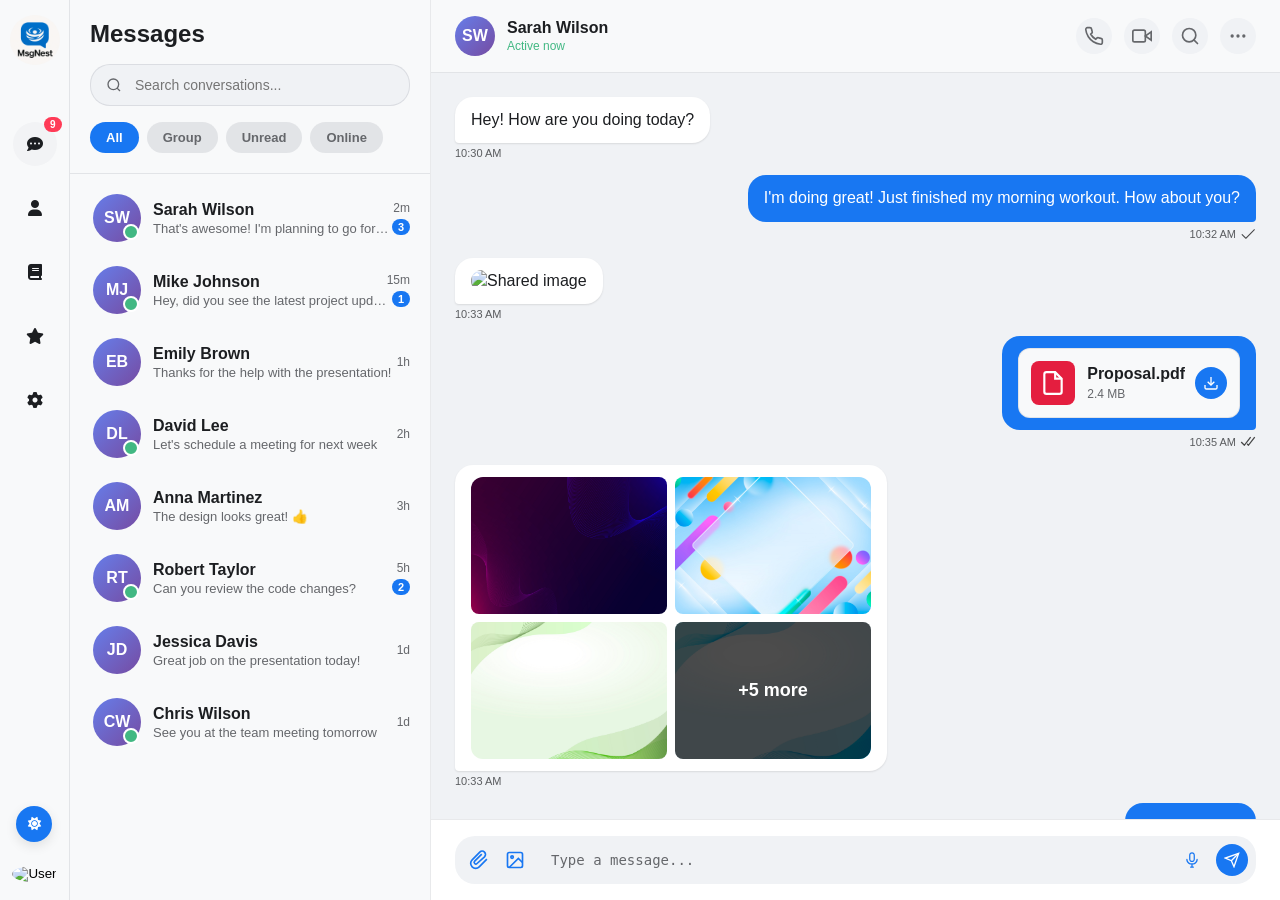
==== commit a162d66f: "Updated local host" ====
--- a/index.html
+++ b/index.html
@@ -1388,5 +1388,53 @@
     <script src="assets/js/accordion.js"></script>
     <script src="assets/js/image-lightbox.js"></script>
     <script src="assets/js/script.js"></script>
+
+    <script>
+    // Connect to FastAPI WebSocket
+    const socket = new WebSocket("ws://127.0.0.1:5000/ws");
+
+    // When connected
+    socket.onopen = () => {
+    console.log("Connected to chat server");
+    };
+
+    // When receiving a new message
+    socket.onmessage = (event) => {
+    const data = event.data;
+    addMessageToUI("Server", data); // show in chat window
+    };
+
+    // Send message function
+    function sendMessage(content) {
+    socket.send(content);
+    addMessageToUI("Me", content); // show my own message
+    }
+
+    // Add message bubble to UI
+    function addMessageToUI(sender, content) {
+    const chatBox = document.getElementById("chatMessages");
+    const messageDiv = document.createElement("div");
+    messageDiv.className = sender === "Me" ? "message sent" : "message received";
+    messageDiv.innerHTML = `
+        <div class="message-wrapper">
+        <div class="message-content">
+            <div class="message-text">${content}</div>
+        </div>
+        <div class="message-timestamp">${new Date().toLocaleTimeString()}</div>
+        </div>`;
+    chatBox.appendChild(messageDiv);
+    }
+
+    // Hook up the send button
+    document.querySelector("#sendBtn").addEventListener("click", () => {
+        const input = document.querySelector("#msgInput");
+        const message = input.value;
+        if (message.trim() !== "") {
+            sendMessage(message);
+            input.value = "";
+        }
+    });
+    </script>
+
 </body>
 </html>
